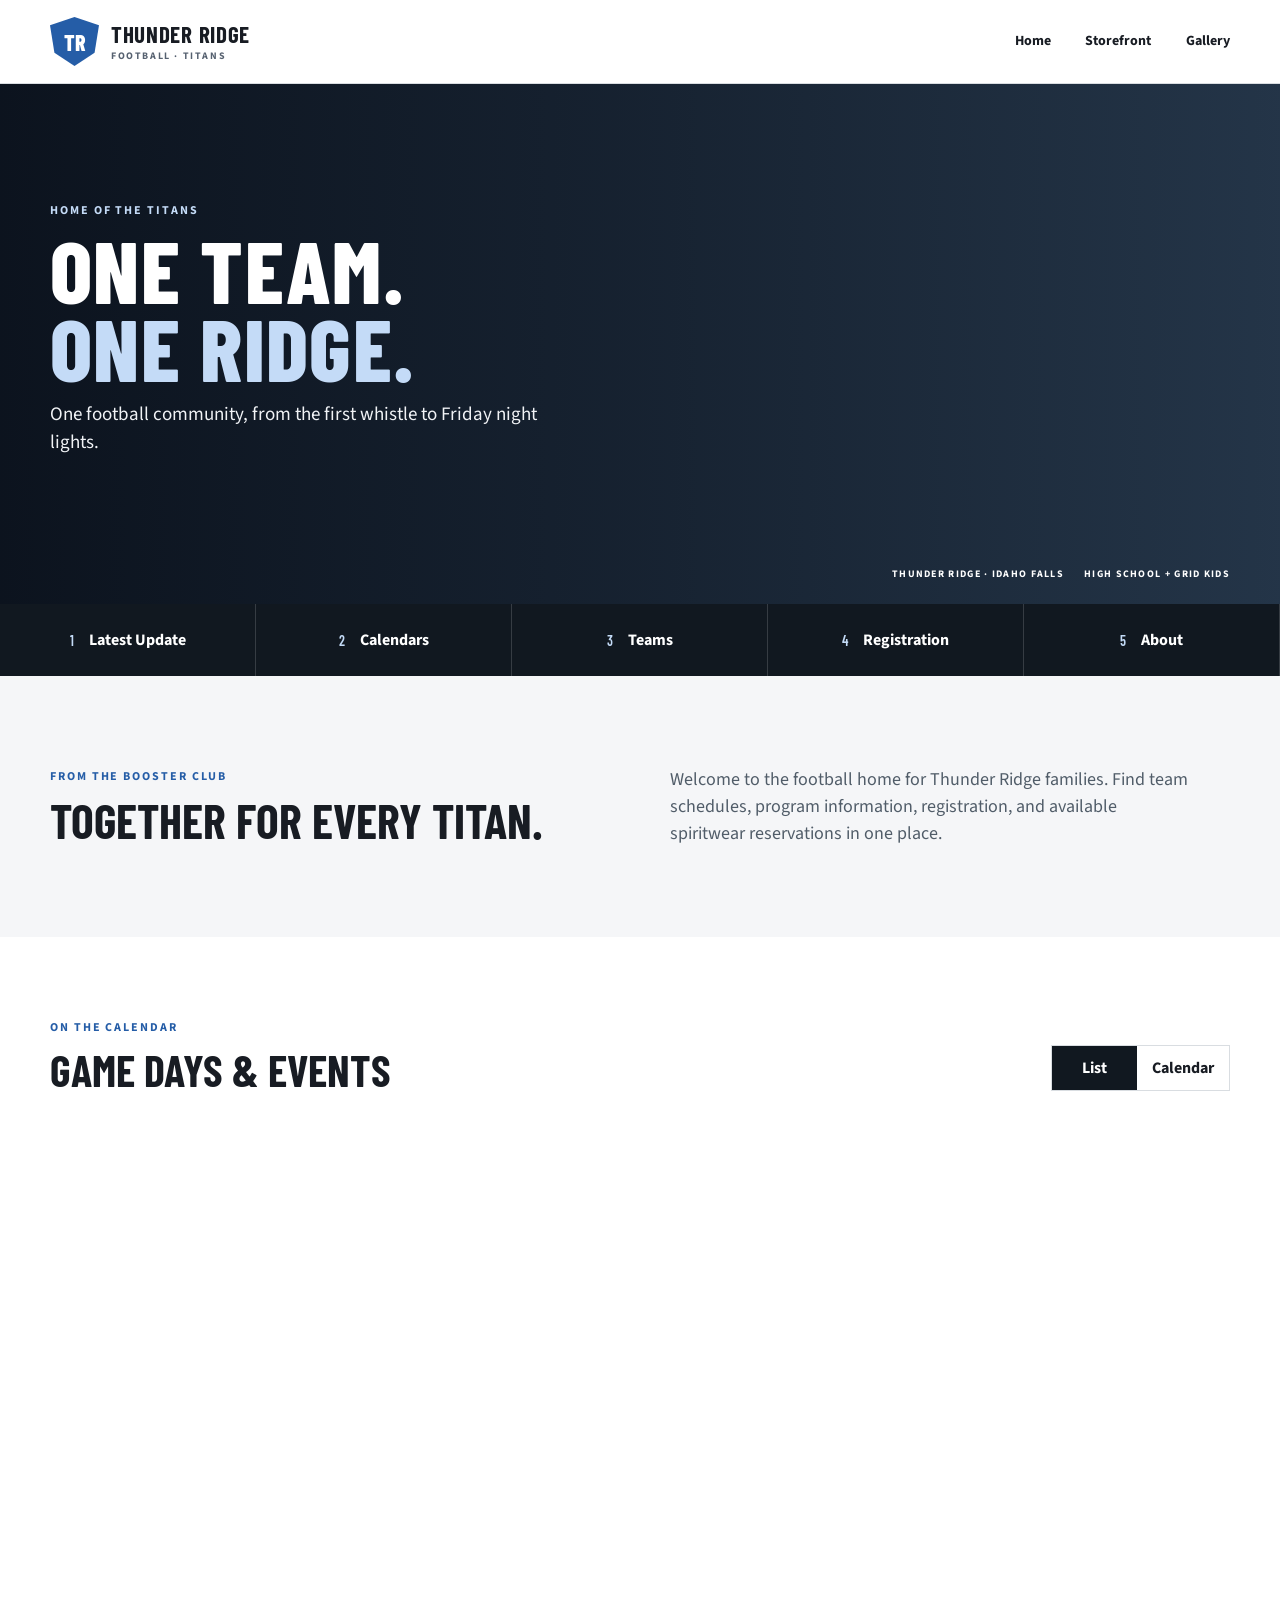
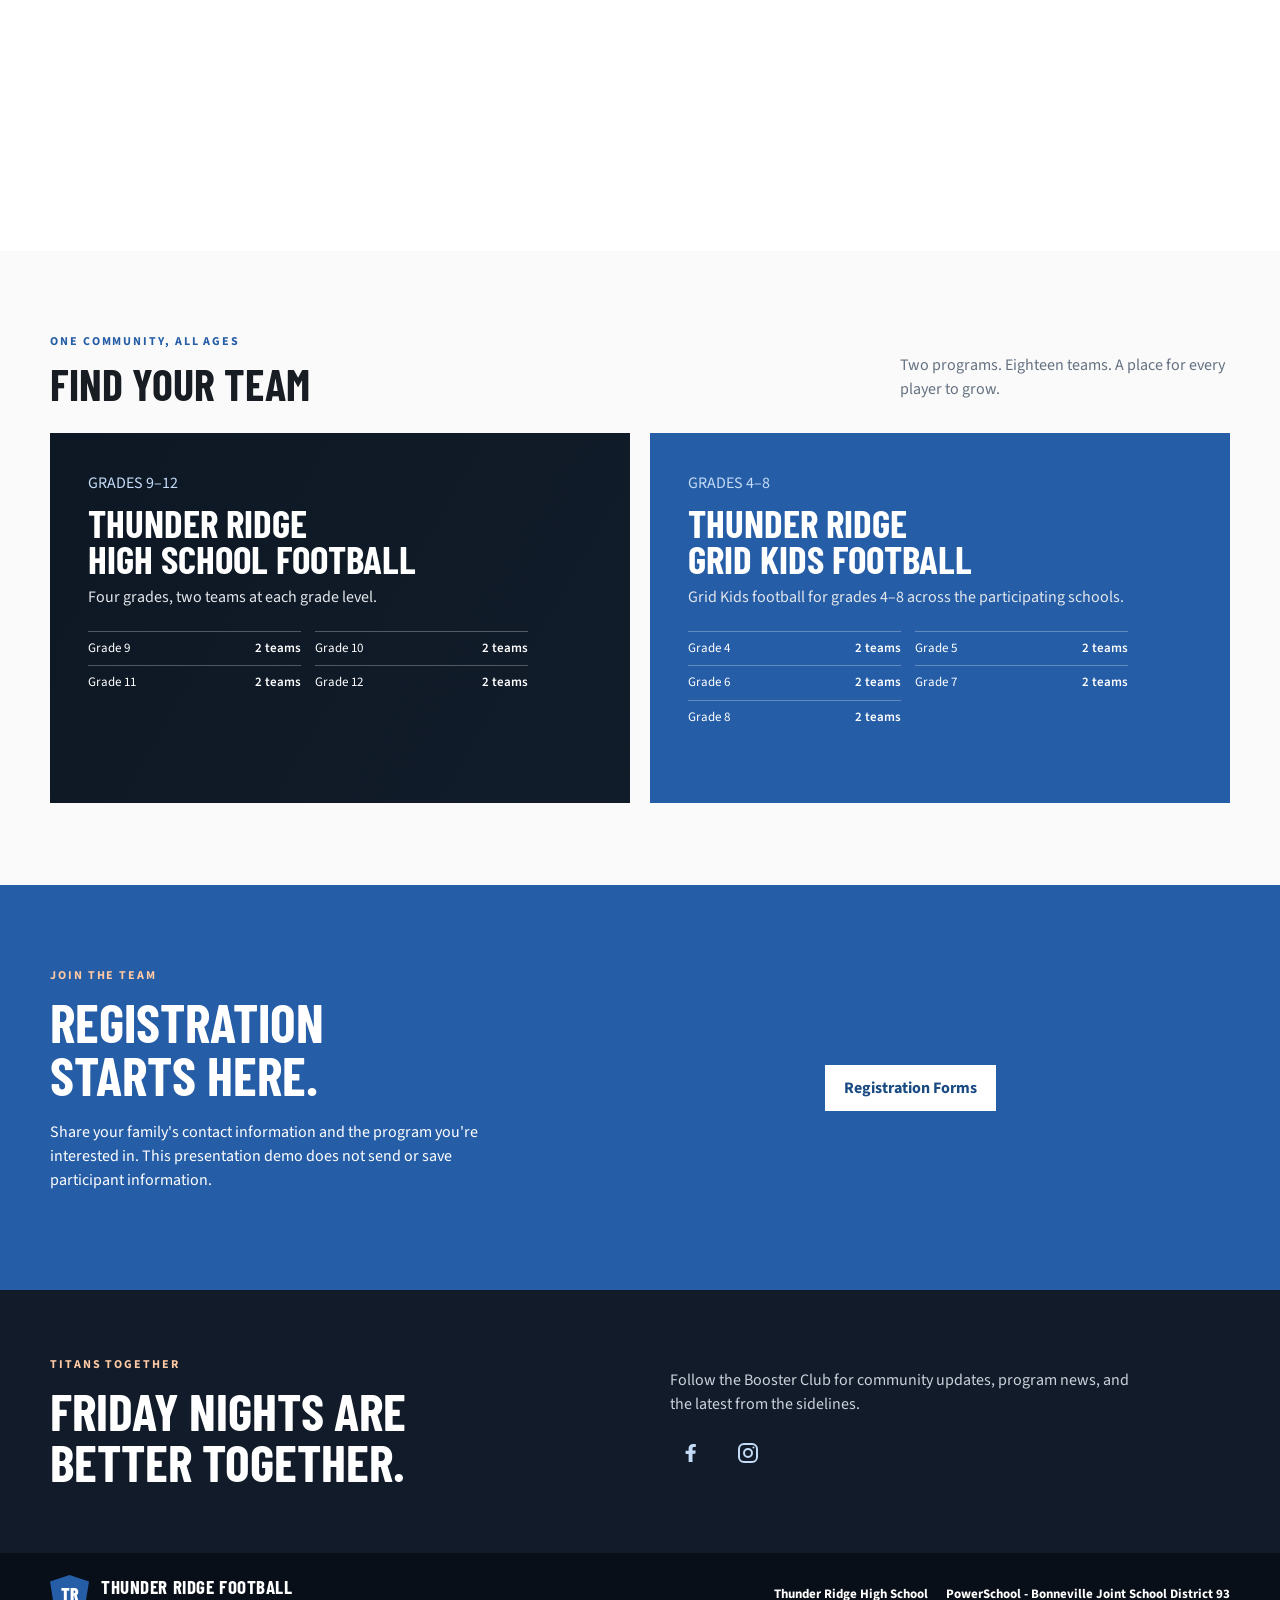
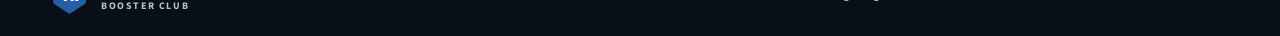
==== index.html @ 80381ea5 "Updated site links to link to actual pages." ====
<!doctype html>
<html lang="en">
<head>
  <meta charset="utf-8">
  <meta name="viewport" content="width=device-width, initial-scale=1">
  <meta name="theme-color" content="#111b2a">
  <title>Thunder Ridge Football</title>
  <link rel="preconnect" href="https://fonts.googleapis.com">
  <link rel="preconnect" href="https://fonts.gstatic.com" crossorigin>
  <link href="https://fonts.googleapis.com/css2?family=Barlow+Condensed:wght@500;600;700;800&family=Source+Sans+3:wght@400;500;600;700&display=swap" rel="stylesheet">
  <link rel="stylesheet" href="styles.css">
  <script src="script.js" defer></script>
  <link rel="icon" href="favicon.svg" type="image/svg+xml">
</head>


<body>
  <!-- This is the top bar for the Thunder Ridge Football Booster Club site. We will use and update this later. -->
  <!-- <div class="district-bar"><div class="wrap district-inner"><span>THUNDER RIDGE FOOTBALL BOOSTER CLUB</span><a href="#updates">Community updates</a></div></div> -->
  <header class="site-header">
    <div class="wrap header-main">
      <a class="brand" href="#home" aria-label="Thunder Ridge Football home"><span class="brand-mark">TR</span><span><strong>THUNDER RIDGE</strong><small>FOOTBALL · TITANS</small></span></a>
      <button class="menu-toggle" type="button" aria-expanded="false" aria-controls="main-nav">Site Menu</button>
      <nav id="main-nav" class="main-nav" aria-label="Main navigation">
        <!-- The following is code that we will update in the future to link to other pages in the site. -->
        <!-- <a href="#programs">Programs</a> -->
        <!-- <a href="#schedule">Schedules</a> -->
        <!-- <a href="#registration">Registration</a> -->
        <a href="#">Home</a>
        <a href="storefront.html">Storefront</a>
        <a href="gallary.html">Gallery</a>
      </nav>
    </div>
  </header>
  <main id="home">
    <div class="quick-strip">
      <button class="page-menu-toggle" type="button" aria-expanded="false" aria-controls="page-links">Page Menu</button>
      <nav id="page-links" class="quick-links" aria-label="Page menu">
      <a href="#updates"><span>1</span>Latest Update</a>
      <a href="#schedule"><span>2</span>Calendars</a>
      <a href="#programs"><span>3</span>Teams</a>
      <a href="#registration"><span>4</span>Registration</a>
      <a href="#about"><span>5</span>About</a>
      </nav>
      <!-- <a href="#registration"><span>1</span>Registration</a>
      <a href="#schedule"><span>2</span>Team schedules</a>
      <a href="#updates"><span>3</span>Club updates</a> -->
      <!-- The spiritwear link is currently commented out because the system to reserve spiritwear has not been incorporated yet. -->
      <!-- <a href="#spiritwear"><span>03</span>Merchandise</a> -->
    </div>

    <section class="hero" aria-labelledby="hero-title">
      <div class="wrap hero-content">
        <p class="eyebrow">HOME OF THE TITANS</p>
        <h1 id="hero-title">One Team.<br><span>One Ridge.</span></h1>
        <p class="hero-copy">One football community, from the first whistle to Friday night lights.</p>
        <div class="hero-actions">
          <!-- This commented out code will go to the schedule and programs sections of the site. They have not been created yet. -->
          <!-- <a class="button button-light" href="#schedule">Explore schedules</a>
          <a class="hero-link" href="#programs">Meet our programs <span aria-hidden="true">→</span></a> -->
        </div>
      </div>
      <div class="hero-caption"><span>THUNDER RIDGE · IDAHO FALLS</span><span>HIGH SCHOOL + GRID KIDS</span></div>
    </section>

    <section id="updates" class="section announcement-section">
      <div class="wrap announcement-grid"><div>
        <p class="eyebrow dark-eyebrow">FROM THE BOOSTER CLUB</p>
        <h2 id="announcement-title">Together for every Titan.</h2>
      </div>
      <p id="announcement-copy">Welcome to the football home for Thunder Ridge families. Find team schedules, program information, registration, and available spiritwear reservations in one place.</p>
    </div>
    </section>


  <section id="schedule" class="section schedule-section">
      <div class="wrap">
        <div class="section-heading">
          <div>
            <p class="eyebrow dark-eyebrow">ON THE CALENDAR</p>
            <h2>Game days &amp; events</h2>
          </div>
          <div class="view-toggle" role="group" aria-label="Schedule view">
            <button class="is-active" type="button" data-mode="AGENDA" aria-pressed="true">List</button>
            <button type="button" data-mode="MONTH" aria-pressed="false">Calendar</button>
          </div>
        </div>

        <div class="calendar-embed">
          <iframe
            id="calendar-frame"
            src="https://calendar.google.com/calendar/embed?height=600&wkst=1&ctz=America%2FDenver&showPrint=0&src=NTg4YjViMDZiZTBlNjMzNzliZDViODI5OWE1ODdiMzgzOTJjMmI0MzFmOWUzMTc4Y2NlZTYzNWY1M2Y4YzI3ZEBncm91cC5jYWxlbmRhci5nb29nbGUuY29t&src=ZW4udXNhI2hvbGlkYXlAZ3JvdXAudi5jYWxlbmRhci5nb29nbGUuY29t&color=%234285f4&color=%230b8043&showTitle=0&showTz=0&showCalendars=0&mode=AGENDA"
            title="Thunder Ridge Football schedule"
            loading="lazy"
            style="border:0"
            frameborder="0"
            scrolling="no"></iframe>
        </div>
      </div>
    </section>


<section id="programs" class="section programs-section">
      <div class="wrap">
        <div class="section-heading">
          <div>
            <p class="eyebrow dark-eyebrow">ONE COMMUNITY, ALL AGES</p>
            <h2>Find your team</h2>
          </div>
          <p class="section-intro">Two programs. Eighteen teams. A place for every player to grow.</p>
        </div>

        <div class="program-columns">
          <article class="program-block high-school-block">
            <span class="program-kicker">GRADES 9–12</span>
            <h3>Thunder Ridge<br>High School Football</h3>
            <p>Four grades, two teams at each grade level.</p>
            <div class="grade-list">
              <span>Grade 9 <b>2 teams</b></span>
              <span>Grade 10 <b>2 teams</b></span>
              <span>Grade 11 <b>2 teams</b></span>
              <span>Grade 12 <b>2 teams</b></span>
            </div>
            <!-- We don't need this quite yet. We will update this to link to the teams or programs' schedules page. -->
            <!-- <a href="#schedule">View schedules <span aria-hidden="true">→</span></a> -->
          </article>

          <article class="program-block grid-block">
            <span class="program-kicker">GRADES 4–8</span>
            <h3>Thunder Ridge<br>Grid Kids Football</h3>
            <p>Grid Kids football for grades 4–8 across the participating schools.</p>
            <div class="grade-list">
              <span>Grade 4 <b>2 teams</b></span>
              <span>Grade 5 <b>2 teams</b></span>
              <span>Grade 6 <b>2 teams</b></span>
              <span>Grade 7 <b>2 teams</b></span>
              <span>Grade 8 <b>2 teams</b></span>
            </div>
            <!-- We don't need this quite yet. We will update this to link to the teams or programs' schedules page. -->
            <!-- <a href="#schedule">View schedules <span aria-hidden="true">→</span></a> -->
          </article>
        </div>
      </div>
    </section>




    <section id="registration" class="section registration-section">
      <div class="wrap form-layout">
        <div class="form-intro">
          <p class="eyebrow">JOIN THE TEAM</p>
          <h2>Registration starts here.</h2>
          <p>Share your family's contact information and the program you're interested in. This presentation demo does not send or save participant information.</p>
          <!-- <div class="form-note">Registration details and the final submission process are pending confirmation with the club.</div> -->
        </div>

        <div id="box">
        <a href = "https://docs.google.com/forms/d/e/1FAIpQLSeZ1qJvXrP55KNT7GYqI1KfH-Id_S0xqBunU79xiMpXvl-VNA/viewform?usp=publish-editor" id="temp_button" class="button button-red">Registration Forms</a>
        </div>
        
        <!-- <form id="registration-form" class="club-form">
          <div class="form-row">
            <label>Parent or guardian name<input name="guardian" autocomplete="name" required></label>
            <label>Email address<input name="email" type="email" autocomplete="email" required></label>
          </div>
          <div class="form-row">
            <label>Participant name<input name="participant" required></label>
            <label>Program
              <select name="program" required>
                <option value="">Choose a program</option>
                <option>High School Football</option>
                <option>Grid Kids Football</option>
              </select>
            </label>
          </div>
          <label>Grade
            <select name="grade" required>
              <option value="">Choose a grade</option>
              <option>4</option><option>5</option><option>6</option><option>7</option><option>8</option>
              <option>9</option><option>10</option><option>11</option><option>12</option>
            </select>
          </label>
          <button class="button button-red" type="submit">Preview registration</button>
          <p class="form-feedback" aria-live="polite"></p>
        </form> -->
      </div>
    </section>

    <!-- <section id="spiritwear" class="section spirit-section">
      <div class="wrap">
        <div class="section-heading">
          <div>
            <p class="eyebrow dark-eyebrow">SHOW YOUR COLORS</p>
            <h2>Spiritwear reservations</h2>
          </div>
          <p class="section-intro">Reserve gear for pickup. No payment is taken on this website.</p>
        </div>

        <div class="merch-layout">
          <div class="merch-items">
            <article class="merch-item">
              <span class="merch-number">01</span>
              <div><h3>Titans sideline hoodie</h3><p>Adult and youth sizes · Sample item</p></div>
              <span class="merch-price">Reserve</span>
            </article>
            <article class="merch-item">
              <span class="merch-number">02</span>
              <div><h3>Football spirit tee</h3><p>Adult and youth sizes · Sample item</p></div>
              <span class="merch-price">Reserve</span>
            </article>
            <article class="merch-item">
              <span class="merch-number">03</span>
              <div><h3>Grid Kids cap</h3><p>One size · Sample item</p></div>
              <span class="merch-price">Reserve</span>
            </article>
          </div>

          <form id="reservation-form" class="reservation-form">
            <p class="eyebrow dark-eyebrow">RESERVATION REQUEST</p>
            <label>Your name<input name="name" autocomplete="name" required></label>
            <label>Email address<input name="email" type="email" autocomplete="email" required></label>
            <label>Item
              <select name="item" required>
                <option value="">Select an item</option>
                <option>Titans sideline hoodie</option>
                <option>Football spirit tee</option>
                <option>Grid Kids cap</option>
              </select>
            </label>
            <label>Quantity<input name="quantity" type="number" min="1" max="10" value="1" required></label>
            <button class="button button-dark" type="submit">Preview reservation</button>
            <p class="form-note">Reservation only. No checkout or payment.</p>
            <p class="form-feedback" aria-live="polite"></p>
          </form>
        </div>
      </div>
    </section> -->


    <section id="about" class="community-band">
      <div class="wrap community-inner">
        <div>
          <p class="eyebrow">TITANS TOGETHER</p>
          <h2>Friday nights are<br>better together.</h2>
        </div>
        <div>
          <p>Follow the Booster Club for community updates, program news, and the latest from the sidelines.</p>
          <!-- The following social media links connect to the official Facebook and Instagram pages of the Thunder Ridge Football Booster Club. -->
          <a class="social-link" href="https://www.facebook.com/p/Thunder-Ridge-Football-Booster-Club-61588914284261/" target="_blank" rel="noreferrer" aria-label="Facebook" title="Facebook">
            <svg viewBox="0 0 24 24" fill="currentColor" aria-hidden="true"><path d="M13.5 21v-8.2h2.8l.4-3.2h-3.2V7.5c0-.9.3-1.6 1.6-1.6h1.7V3.1c-.3 0-1.4-.1-2.7-.1-2.7 0-4.5 1.6-4.5 4.6v2.1h-3v3.2h3V21h3.9z"/></svg>
          </a>
          <a class="social-link" href="https://www.instagram.com/thunderridge_football/" target="_blank" rel="noreferrer" aria-label="Instagram" title="Instagram">
            <svg viewBox="0 0 24 24" fill="none" aria-hidden="true"><rect x="3" y="3" width="18" height="18" rx="5" stroke="currentColor" stroke-width="2"/><circle cx="12" cy="12" r="4" stroke="currentColor" stroke-width="2"/><circle cx="17.5" cy="6.5" r="1" fill="currentColor"/></svg>
          </a>
        </div>
      </div>
    </section>
    <!-- <section id="admin" class="section admin-section"><div class="wrap admin-wrap"><div class="admin-heading"><div><p class="eyebrow dark-eyebrow">PRESENTATION CONCEPT</p><h2>Content manager preview</h2></div><span class="demo-tag">DEMO ONLY · NO LOGIN</span></div><p>This local preview shows how a club administrator might update announcements. Changes stay in this browser only; this is not a secured or connected admin system.</p><form id="admin-form" class="admin-form"><label>Announcement headline<input name="title" id="admin-title" value="Together for every Titan."></label><label>Announcement text<textarea name="copy" id="admin-copy" rows="3">Welcome to the football home for Thunder Ridge families. Find team schedules, program information, registration, and spiritwear reservations in one place.</textarea></label><button class="button button-dark" type="submit">Update announcement preview</button><p class="form-feedback" aria-live="polite"></p></form></div></section> -->
  </main>
  <footer class="site-footer"><div class="wrap footer-inner"><a class="brand brand-footer" href="#home"><span class="brand-mark">TR</span><span><strong>THUNDER RIDGE FOOTBALL</strong><small>BOOSTER CLUB</small></span></a><nav class="footer-links" aria-label="External school links"><a href="https://www.thunderridgetitans.com/" target="_blank" rel="noreferrer">Thunder Ridge High School</a><a href="https://ps.d93.k12.id.us/" target="_blank" rel="noreferrer">PowerSchool - Bonneville Joint School District 93</a></nav></div></footer>
  <!-- This script acts as a dynamic background color changer based on the scroll position. It makes the color above and beyond the header the same white as the header and the color below the footer the same dark as the footer. -->
  <script>
    (() => {
      const updateEdgeBackground = () => {
        const root = document.documentElement;
        const page = document.body;
        const maxScroll = root.scrollHeight - window.innerHeight;
        const atBottom = maxScroll > 0 && window.scrollY >= maxScroll - 1;
        const color = atBottom ? '#090f18' : '#fff';

        root.style.background = color;
        page.style.background = color;
      };

      window.addEventListener('scroll', updateEdgeBackground, { passive: true });
      window.addEventListener('resize', updateEdgeBackground);
      updateEdgeBackground();
    })();
  </script>
</body>
</html>
---- styles.css ----
@import url('https://fonts.googleapis.com/css2?family=Barlow+Condensed:wght@500;600;700;800&family=Source+Sans+3:wght@400;500;600;700&display=swap');
:root {
  --ink: #181c23;
  --navy: #111820;
  --titan-blue: #255da7;
  --titan-blue-dark: #194a82;
  --red: var(--titan-blue);
  --red-dark: var(--titan-blue-dark);
  --paper: #f5f6f8;
  --white: #fff;
  --muted: #657181;
  --line: #d9dde1;
  --display: 'Barlow Condensed',Impact,sans-serif;
  --body: 'Source Sans 3',sans-serif;
  --wrap: 1180px;
}

* {
  box-sizing: border-box;
}

html {
  scroll-behavior: smooth;
  scroll-padding-top: 90px;
  background: linear-gradient(to bottom, #fff 0 100vh, #090f18 100vh 100%);
}

body {
  margin: 0;
  color: var(--ink);
  background: linear-gradient(to bottom, #fff 0 100vh, #090f18 100vh 100%);
  font: 16px/1.5 var(--body);
}

main {
  background: #fff;
}

@media (min-width: 801px) {
  main {
    display: flex;
    flex-direction: column;
  }

  main > *:not(.hero):not(.quick-strip) {
    order: 2;
  }

  .hero {
    order: 0;
  }

  .quick-strip {
    order: 1;
  }
}

a {
  color: inherit;
}

button,
  input,
  select,
  textarea {
  font: inherit;
}

.wrap {
  width: min(var(--wrap),calc(100% - 48px));
  margin-inline: auto;
}

.district-bar {
  background: #0a111b;
  color: #dfe5ec;
  font-size: 12px;
  letter-spacing: .09em;
}

.district-inner {
  display: flex;
  align-items: center;
  justify-content: space-between;
  min-height: 34px;
}

.district-bar a {
  text-decoration: none;
  color: #fff;
}

.site-header {
  position: sticky;
  top: 0;
  z-index: 5;
  background: #fff;
  border-bottom: 1px solid var(--line);
}

.header-main {
  display: flex;
  align-items: center;
  justify-content: space-between;
  min-height: 83px;
  gap: 28px;
}

.brand {
  display: flex;
  align-items: center;
  gap: 12px;
  text-decoration: none;
  line-height: 1;
}

.brand-mark {
  display: grid;
  place-items: center;
  width: 49px;
  aspect-ratio: 1;
  color: #fff;
  background: var(--red);
  font: 800 22px var(--display);
  clip-path: polygon(50% 0,100% 17%,91% 73%,50% 100%,9% 73%,0 17%);
}

.brand strong,
.brand small {
  display: block;
}

.brand strong {
  font: 700 23px/1 var(--display);
  letter-spacing: .03em;
}

.brand small {
  margin-top: 5px;
  color: #566170;
  font-size: 10px;
  font-weight: 700;
  letter-spacing: .16em;
}

.main-nav {
  display: flex;
  align-items: center;
  gap: clamp(16px,2.7vw,38px);
}

.main-nav a {
  text-decoration: none;
  font-size: 14px;
  font-weight: 700;
}

.main-nav a:hover,
.main-nav a:focus-visible {
  color: var(--red);
}

.menu-toggle {
  display: none;
}

.hero {
  position: relative;
  min-height: 520px;
  display: flex;
  align-items: center;
  color: #fff;
  background: linear-gradient(90deg,rgba(9,15,25,.9) 0%,rgba(9,15,25,.55) 48%,rgba(9,15,25,.08) 100%),url('https://images.unsplash.com/photo-1508098682722-e99c43a406b2?auto=format&fit=crop&w=2000&q=85') center 48%/cover,#26384c;
}

.hero-content {
  padding-block: 90px;
}

.eyebrow {
  margin: 0 0 11px;
  color: #ffc9a4;
  font-size: 12px;
  font-weight: 700;
  letter-spacing: .16em;
}

.hero .eyebrow {
  color: #c4dbf7;
}

.dark-eyebrow {
  color: var(--red);
}

h1,
  h2,
  h3,
  p {
  margin-top: 0;
}

.hero h1 {
  max-width: 680px;
  margin-bottom: 15px;
  font: 800 clamp(54px,7vw,88px)/.88 var(--display);
  letter-spacing: .015em;
  text-transform: uppercase;
}

.hero h1 span {
  color: #c4dbf7;
}

.hero-copy {
  max-width: 510px;
  margin-bottom: 28px;
  color: #f1f3f6;
  font-size: 19px;
}

.hero-actions {
  display: flex;
  align-items: center;
  gap: 25px;
}

.button {
  display: inline-flex;
  justify-content: center;
  align-items: center;
  min-height: 46px;
  padding: 10px 19px;
  border: 0;
  text-decoration: none;
  font-weight: 700;
  cursor: pointer;
  transition: background .18s,transform .18s;
}

.button:hover {
  transform: translateY(-2px);
}

.button-light {
  background: #fff;
  color: var(--navy);
}

.hero-link {
  font-weight: 700;
  text-decoration: none;
}

.hero-link span,
.program-block a span {
  margin-left: 7px;
}

.hero-caption {
  position: absolute;
  right: max(24px,calc((100vw - var(--wrap))/2));
  bottom: 22px;
  display: flex;
  gap: 20px;
  color: #fff;
  font-size: 10px;
  font-weight: 700;
  letter-spacing: .13em;
}

.quick-strip {
  position: sticky;
  top: 83px;
  z-index: 4;
  background: var(--navy);
  color: #fff;
}

.quick-links {
  display: grid;
  grid-template-columns: repeat(5,1fr);
}

.quick-links a {
  display: flex;
  align-items: center;
  gap: 15px;
  justify-content: center;
  min-height: 72px;
  border-right: 1px solid #ffffff28;
  text-decoration: none;
  font-weight: 700;
}

.quick-links a:hover {
  background: #1e3046;
}

.quick-links span {
  color: #c4dbf7;
  font: 600 14px var(--display);
}

.page-menu-toggle {
  display: none;
}

.section {
  padding-block: 82px;
}

.announcement-section {
  background: var(--paper);
}

.announcement-grid {
  display: grid;
  grid-template-columns: 1fr 1fr;
  align-items: center;
  gap: 60px;
}

.announcement-grid h2,
.section-heading h2,
.form-intro h2,
.community-band h2,
.admin-heading h2 {
  margin: 0;
  font: 700 48px/.98 var(--display);
  text-transform: uppercase;
}

.announcement-grid>p {
  max-width: 520px;
  margin: 8px 0;
  color: #515d69;
  font-size: 18px;
}

.section-heading {
  display: flex;
  align-items: end;
  justify-content: space-between;
  gap: 30px;
  margin-bottom: 28px;
}

.section-heading h2 {
  font-size: 44px;
}

.view-toggle {
  display: flex;
  border: 1px solid var(--line);
}

.view-toggle button {
  min-width: 85px;
  padding: 10px 15px;
  border: 0;
  background: #fff;
  color: var(--ink);
  font-weight: 700;
  cursor: pointer;
}

.view-toggle button.is-active {
  background: var(--navy);
  color: #fff;
}

.schedule-controls {
  display: flex;
  align-items: center;
  gap: 12px;
  margin-bottom: 15px;
  font-size: 14px;
  font-weight: 700;
}

.schedule-controls select,
.club-form input,
.club-form select,
.reservation-form input,
.reservation-form select,
.admin-form input,
.admin-form textarea {
  min-height: 42px;
  width: 100%;
  border: 1px solid #c8cdd2;
  background: #fff;
  padding: 8px 10px;
  color: var(--ink);
}

.schedule-controls select {
  width: auto;
  min-width: 180px;
}

.sample-label {
  margin-left: auto;
  color: #737d88;
  font-size: 12px;
  font-weight: 500;
}

.event-row {
  display: grid;
  grid-template-columns: 72px 1fr auto;
  align-items: center;
  gap: 22px;
  padding: 19px 12px;
  border-top: 1px solid var(--line);
}

.event-row:last-child {
  border-bottom: 1px solid var(--line);
}

.event-row[hidden] {
  display: none;
}

.event-row time {
  text-align: center;
  color: var(--red);
  font: 700 32px/.9 var(--display);
}

.event-row time span {
  display: block;
  margin-bottom: 5px;
  font: 700 11px var(--body);
  letter-spacing: .12em;
}

.event-type {
  color: var(--red);
  font-size: 10px;
  font-weight: 700;
  letter-spacing: .13em;
}

.event-row h3 {
  margin: 3px 0 1px;
  font: 600 25px/1.05 var(--display);
  text-transform: uppercase;
}

.event-row p {
  margin: 0;
  color: var(--muted);
  font-size: 14px;
}

.event-time {
  font-weight: 700;
}

.calendar-view {
  overflow-x: auto;
}

.calendar-grid {
  display: grid;
  grid-template-columns: repeat(7,minmax(110px,1fr));
  border-left: 1px solid var(--line);
  border-top: 1px solid var(--line);
}

.calendar-cell {
  min-height: 115px;
  padding: 10px;
  border-right: 1px solid var(--line);
  border-bottom: 1px solid var(--line);
  font-size: 12px;
}

.calendar-cell strong {
  display: block;
  margin-bottom: 5px;
  color: var(--red);
}

.calendar-cell span {
  display: block;
  margin: 4px 0;
  padding: 4px;
  background: #edf0f3;
}

.calendar-head {
  min-height: auto;
  background: var(--navy);
  color: #fff;
  font-weight: 700;
}

.programs-section {
  background: #fafafa;
}

.section-intro {
  max-width: 330px;
  margin: 0 0 4px;
  color: var(--muted);
}

.program-columns {
  display: grid;
  grid-template-columns: 1fr 1fr;
  gap: 20px;
}

.program-block {
  position: relative;
  overflow: hidden;
  min-height: 370px;
  padding: 38px;
  color: #fff;
  background: #1a2635;
}

.high-school-block {
  background: linear-gradient(120deg,rgba(13,23,36,.96),rgba(13,23,36,.66)),url('https://images.unsplash.com/photo-1566577739112-5180d4bf9390?auto=format&fit=crop&w=1100&q=80') center/cover,#1a2635;
}

.grid-block {
  background: #255da7;
}

.program-kicker {
  color: #c4dbf7;
}

.program-block h3 {
  margin: 10px 0 7px;
  font: 700 39px/.93 var(--display);
  text-transform: uppercase;
}

.program-block>p {
  margin-bottom: 22px;
  color: #e4e7eb;
}

.grade-list {
  display: grid;
  grid-template-columns: 1fr 1fr;
  gap: 0 14px;
  max-width: 440px;
  margin-bottom: 22px;
}

.grade-list span {
  display: flex;
  justify-content: space-between;
  padding: 7px 0;
  border-top: 1px solid #ffffff46;
  font-size: 13px;
}

.grade-list b {
  font-weight: 600;
}

.program-block>a {
  color: #fff;
  font-weight: 700;
  text-decoration: none;
}

.registration-section {
  background: var(--red);
  color: #fff;
}

.form-layout {
  display: grid;
  grid-template-columns: .85fr 1.15fr;
  gap: 70px;
  align-items: start;
}

#box {
  display: flex;
  align-items: center;
  justify-content: center;
  min-height: 100%;
}

#temp_button {
  margin-top: 0;
}

.form-intro h2 {
  max-width: 420px;
  margin-bottom: 18px;
  font-size: 54px;
}

.form-intro>p:not(.eyebrow) {
  max-width: 440px;
  color: #ffff;
}

.form-note {
  margin-top: 25px;
  padding: 12px 14px;
  border-left: 3px solid #ffc7a9;
  background: #183d6b;
  font-size: 13px;
}

.club-form,
.reservation-form {
  display: grid;
  gap: 14px;
}

.form-row {
  display: grid;
  grid-template-columns: 1fr 1fr;
  gap: 14px;
}

.club-form label,
.reservation-form label,
.admin-form label {
  display: grid;
  gap: 5px;
  font-size: 13px;
  font-weight: 700;
}

.club-form .button {
  justify-self: start;
}

.button-red {
  background: #fff;
  color: var(--red-dark);
}

.form-feedback {
  min-height: 1.5em;
  margin: 0;
  color: #fff;
  font-weight: 700;
}

.spirit-section {
  background: var(--paper);
}

.merch-layout {
  display: grid;
  grid-template-columns: 1.15fr .85fr;
  gap: 54px;
  align-items: start;
}

.merch-item {
  display: grid;
  grid-template-columns: 44px 1fr auto;
  align-items: center;
  gap: 18px;
  padding: 21px 0;
  border-top: 1px solid #cfd3d5;
}

.merch-item:last-child {
  border-bottom: 1px solid #cfd3d5;
}

.merch-number {
  color: var(--red);
  font: 600 23px var(--display);
}

.merch-item h3 {
  margin: 0;
  font: 600 25px var(--display);
  text-transform: uppercase;
}

.merch-item p {
  margin: 2px 0 0;
  color: var(--muted);
  font-size: 14px;
}

.merch-price {
  color: var(--red);
  font-size: 13px;
  font-weight: 700;
}

.reservation-form {
  padding: 26px;
  background: #fff;
  border-top: 4px solid var(--red);
}

.reservation-form .eyebrow {
  margin: 0;
}

.button-dark {
  background: var(--navy);
  color: #fff;
}

.reservation-form .form-note {
  margin: 0;
  padding: 0;
  border: 0;
  background: transparent;
  color: var(--muted);
  font-size: 12px;
}

.reservation-form .form-feedback {
  color: var(--red-dark);
}

.community-band {
  padding-block: 66px;
  background: #111b2a;
  color: #fff;
}

.community-inner {
  display: grid;
  grid-template-columns: 1fr 1fr;
  gap: 60px;
  align-items: center;
}

.community-band h2 {
  font-size: 52px;
}

.community-inner>div:last-child {
  max-width: 460px;
}

.community-inner>div:last-child p {
  color: #cbd2da;
}

.community-inner>div:last-child a {
  display: inline-flex;
  align-items: center;
  justify-content: center;
  width: 42px;
  height: 42px;
  margin-right: 12px;
  color: #c4dbf7;
}

.community-inner>div:last-child a svg {
  display: block;
  width: 24px;
  height: 24px;
}

.admin-section {
  padding-block: 60px;
  background: #f4f4f2;
}

.admin-wrap {
  max-width: 850px;
}

.admin-heading {
  display: flex;
  justify-content: space-between;
  align-items: end;
  gap: 20px;
}

.admin-heading h2 {
  font-size: 40px;
}

.demo-tag {
  padding: 6px 9px;
  background: #e4e8eb;
  color: #495767;
  font-size: 10px;
  font-weight: 700;
  letter-spacing: .1em;
}

.admin-wrap>p {
  max-width: 700px;
  color: var(--muted);
}

.admin-form {
  display: grid;
  gap: 13px;
  max-width: 720px;
}

.admin-form .button {
  justify-self: start;
}

.admin-form .form-feedback {
  color: var(--red-dark);
}

.site-footer {
  padding-block: 22px;
  background: #090f18;
  color: #fff;
}

.footer-inner {
  display: flex;
  align-items: center;
  justify-content: space-between;
  gap: 20px;
}

.brand-footer .brand-mark {
  width: 39px;
  font-size: 18px;
}

.brand-footer strong {
  font-size: 19px;
}

.brand-footer small {
  color: #b9c0c9;
}

.footer-inner p {
  margin: 0;
  color: #b9c0c9;
  font-size: 12px;
}

.footer-inner>a:last-child {
  font-size: 13px;
  color: #fff;
}

.footer-links {
  display: flex;
  flex-wrap: wrap;
  gap: 18px;
}

.footer-links a {
  color: #fff;
  font-size: 13px;
  font-weight: 700;
  text-decoration: none;
}

.footer-links a:hover,
.footer-links a:focus-visible {
  color: #c4dbf7;
}

@media (max-width: 800px) {
  .quick-strip {
    top: 72px;
  }

  .wrap {
    width: min(var(--wrap),calc(100% - 36px));
  }

  .header-main {
    min-height: 72px;
  }

  .menu-toggle {
    display: block;
    padding: 9px 12px;
    border: 1px solid var(--line);
    background: white;
    color: var(--ink);
    font-weight: 700;
  }

  .main-nav {
    position: absolute;
    top: 100%;
    left: 0;
    right: 0;
    display: none;
    align-items: stretch;
    gap: 0;
    padding: 7px 18px 14px;
    background: #fff;
    border-bottom: 1px solid var(--line);
  }

  .main-nav.is-open {
    display: grid;
  }

  .main-nav a {
    padding: 12px;
    border-top: 1px solid #eceef0;
  }

  .hero {
    height: calc(100vh - 252px);
    height: calc(100svh - 252px);
    min-height: 0;
    background-position: 58% center;
  }

  .hero-content {
    padding-block: 28px;
  }

  .hero h1 {
    font-size: clamp(58px, 8.5vw, 72px);
  }

  .hero-copy {
    max-width: 34ch;
    font-size: 19px;
    line-height: 1.35;
  }

  .hero .eyebrow {
    font-size: 14px;
  }

  .hero-caption {
    left: 15px;
    right: 15px;
    top: 14px;
    bottom: auto;
    flex-direction: column;
    gap: 3px;
  }

  .page-menu-toggle {
    display: block;
    width: 100%;
    min-height: 0;
    padding: 0 18px;
    border: 0;
    border-bottom: 0;
    background: var(--navy);
    color: #fff;
    text-align: center;
    font: inherit;
    font-weight: 700;
    cursor: pointer;
    opacity: 0;
    visibility: hidden;
    overflow: hidden;
    transition: opacity .22s ease, visibility .32s ease;
  }

  .quick-strip {
    display: grid;
    grid-template-rows: 0fr 180px;
    transition: grid-template-rows .35s ease;
  }

  .quick-links {
    display: grid;
    grid-template-columns: 1fr 1fr;
    min-height: 0;
    overflow: hidden;
  }

  .quick-strip.is-stuck .page-menu-toggle {
    min-height: 72px;
    border-bottom: 1px solid #ffffff28;
    opacity: 1;
    visibility: visible;
  }

  .quick-strip.is-stuck {
    grid-template-rows: 72px 0fr;
  }

  .quick-strip.is-stuck.is-open {
    grid-template-rows: 72px 180px;
  }

  .quick-links a {
    justify-content: flex-start;
    padding-left: 22px;
    min-height: 60px;
    border-right: 0;
  }

  .announcement-grid,
    .community-inner {
    grid-template-columns: 1fr;
    gap: 20px;
  }

  .section {
    padding-block: 63px;
  }

  .section-heading {
    align-items: start;
    flex-direction: column;
    gap: 15px;
  }

  .section-intro {
    max-width: 500px;
  }

  .form-layout,
    .merch-layout {
    grid-template-columns: 1fr;
    gap: 32px;
  }

  .program-columns {
    gap: 12px;
  }

  .program-block {
    padding: 28px 22px;
  }

  .form-intro h2 {
    font-size: 48px;
  }
}

@media (max-width: 560px) {
  .wrap {
    width: calc(100% - 30px);
  }

  .district-inner {
    font-size: 9px;
  }

  .district-inner a {
    font-size: 10px;
  }

  .brand strong {
    font-size: 20px;
  }

  .brand small {
    font-size: 9px;
  }

  .brand-mark {
    width: 42px;
  }

  .hero {
    height: calc(100vh - 252px);
    height: calc(100svh - 252px);
    min-height: 0;
    background-position: 62% center;
  }

  .hero-content {
    width: calc(100% - 40px);
    padding-block: 52px 24px;
  }

  .hero h1 {
    max-width: 100%;
    font-size: clamp(60px, 17vw, 70px);
  }

  .hero-copy {
    max-width: 34ch;
    margin-bottom: 18px;
    font-size: 19px;
    line-height: 1.35;
  }

  .hero-actions {
    align-items: flex-start;
    flex-direction: column;
    gap: 13px;
  }

  .hero-caption {
    font-size: 9px;
  }

  .quick-links a {
    gap: 9px;
    padding-left: 12px;
    font-size: 13px;
  }

  .section-heading h2,
    .announcement-grid h2 {
    font-size: 39px;
  }

  .schedule-controls {
    align-items: flex-start;
    flex-wrap: wrap;
  }

  .schedule-controls select {
    min-width: 145px;
  }

  .sample-label {
    width: 100%;
    margin-left: 0;
  }

  .event-row {
    grid-template-columns: 52px 1fr;
    gap: 13px;
    padding: 15px 0;
  }

  .event-row time {
    font-size: 28px;
  }

  .event-time {
    grid-column: 2;
    margin-top: -9px;
    font-size: 12px;
  }

  .program-columns {
    grid-template-columns: 1fr;
  }

  .program-block {
    min-height: 0;
  }

  .grade-list {
    max-width: none;
  }

  .form-row {
    grid-template-columns: 1fr;
  }

  .form-intro h2 {
    font-size: 46px;
  }

  .merch-item {
    grid-template-columns: 30px 1fr auto;
    gap: 10px;
  }

  .merch-item h3 {
    font-size: 22px;
  }

  .merch-item p {
    font-size: 12px;
  }

  .merch-price {
    font-size: 11px;
  }

  .community-band h2 {
    font-size: 45px;
  }

  .admin-heading {
    align-items: start;
    flex-direction: column;
  }

  .footer-inner {
    align-items: flex-start;
    flex-direction: column;
  }

  .footer-inner p {
    order: 3;
  }

  .calendar-grid {
    grid-template-columns: repeat(7,minmax(88px,1fr));
  }
}

@media (prefers-reduced-motion: reduce) {
  html {
    scroll-behavior: auto;
  }

  *,
  *::before,
  *::after {
    transition: none!important;
  }
}

.calendar-embed {
  position: relative;
  width: 100%;
  background: #fff;
  border-radius: 8px;
  overflow: hidden;
}

.calendar-embed iframe {
  display: block;
  width: 100%;
  height: 650px;
  border: 0;
}

@media (max-width: 700px) {
  .calendar-embed iframe {
    height: 520px;
  }
}
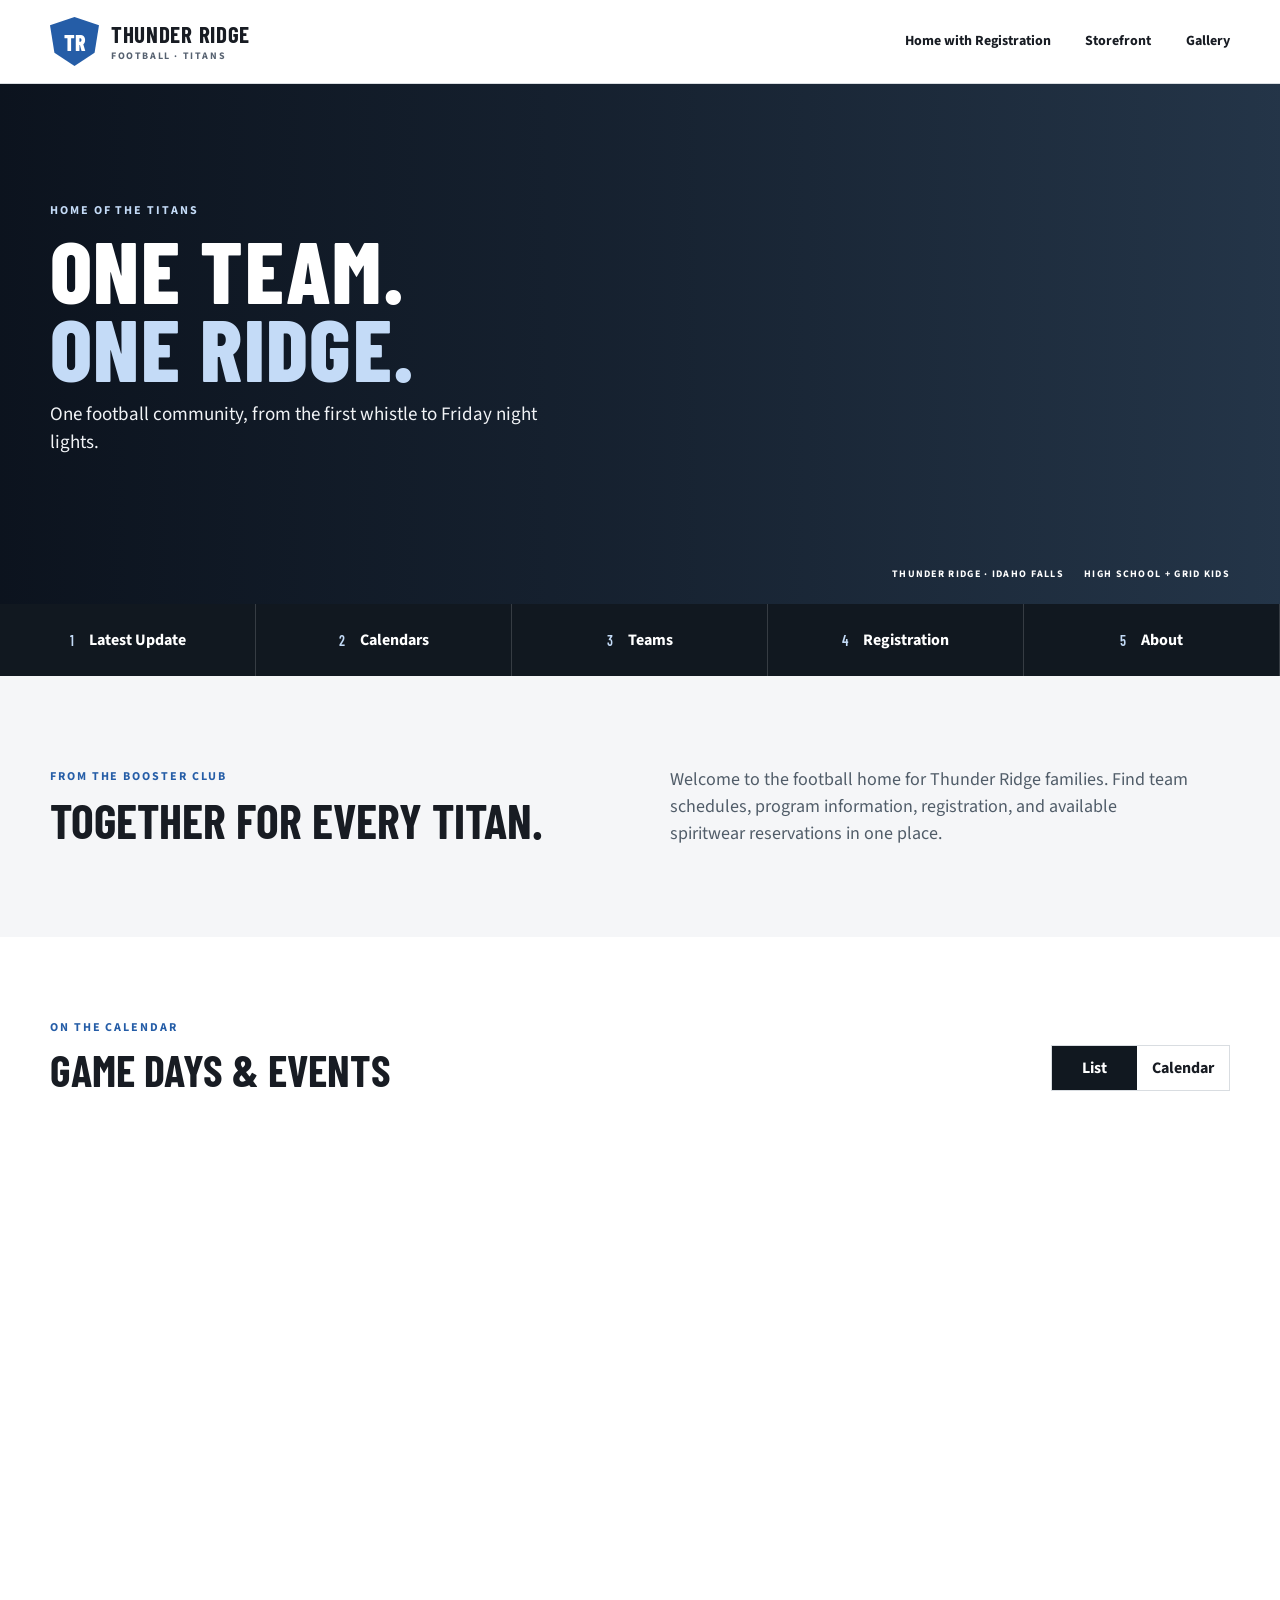
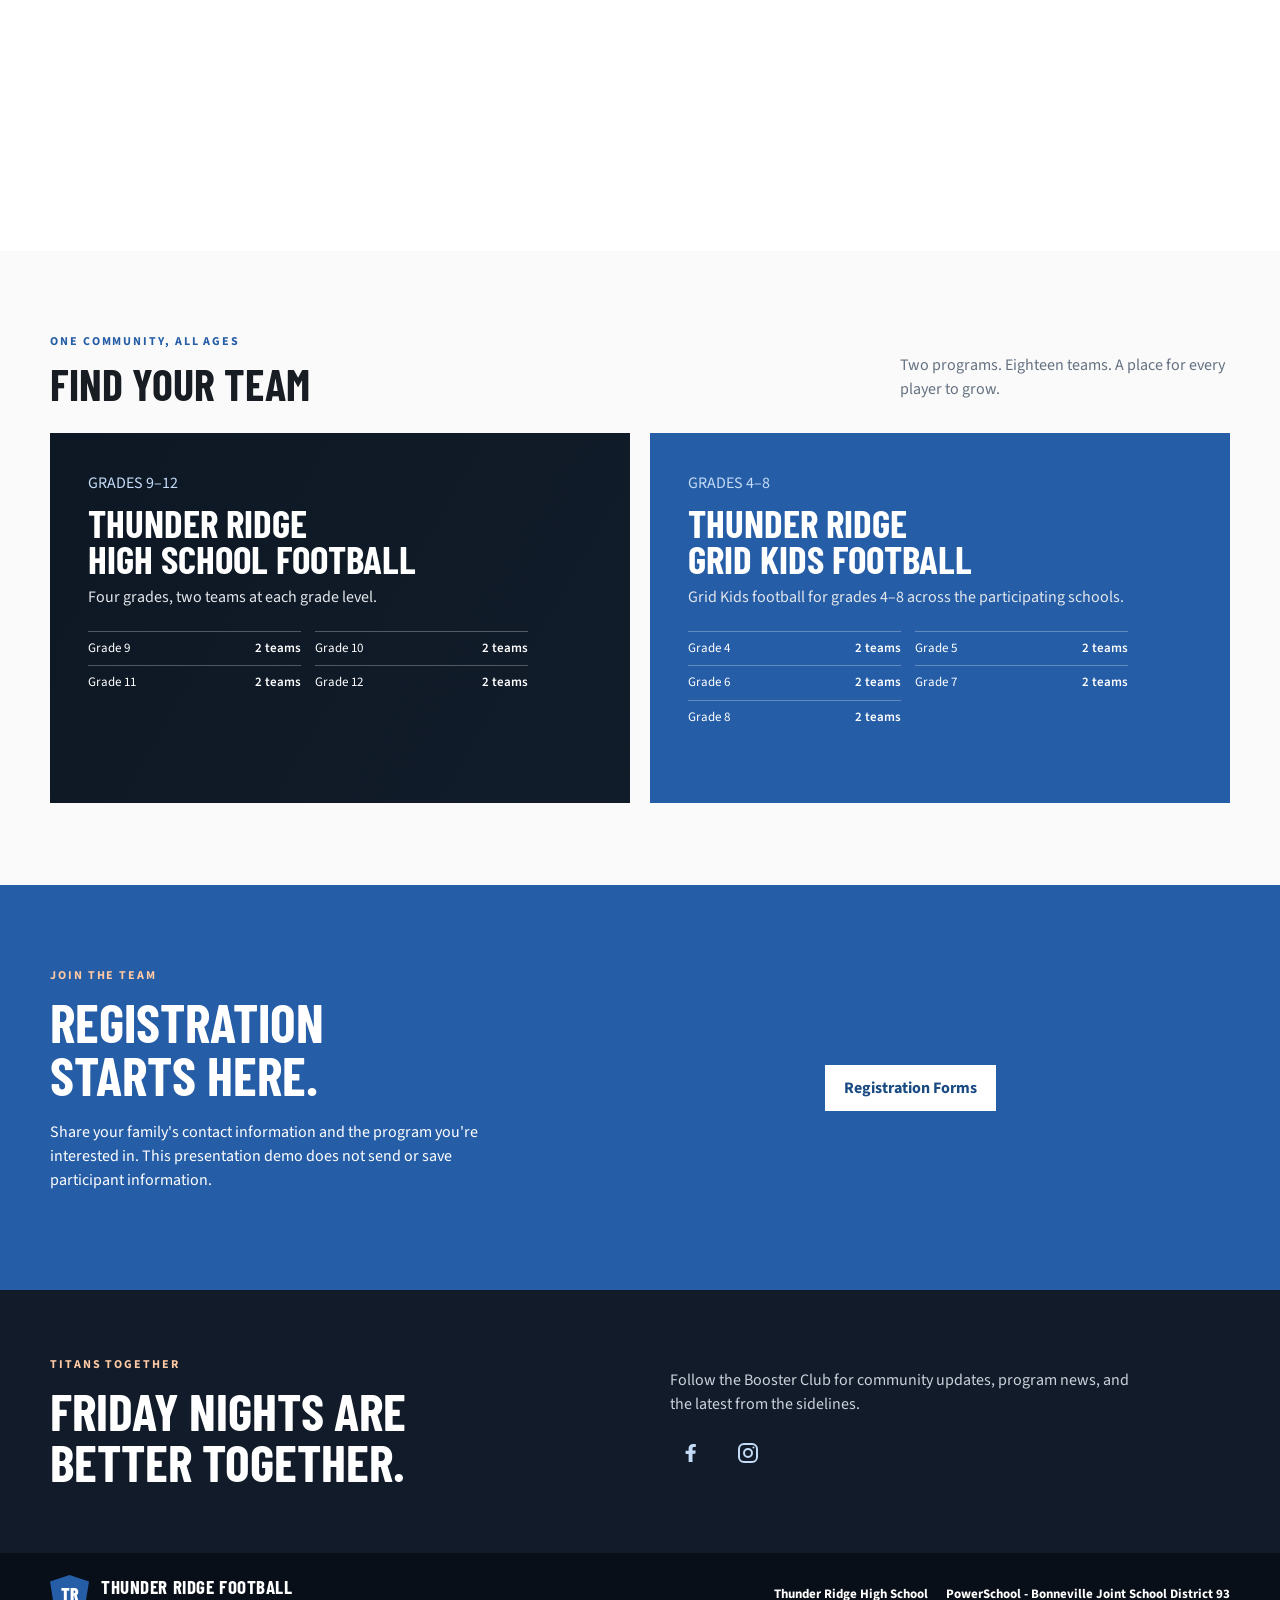
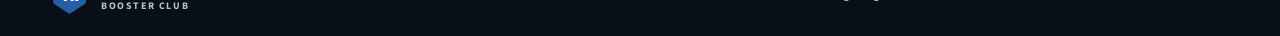
==== commit 632e97e6: "FIxed and unified site navigation across all pages in the site." ====
--- a/index.html
+++ b/index.html
@@ -26,7 +26,7 @@
         <!-- <a href="#programs">Programs</a> -->
         <!-- <a href="#schedule">Schedules</a> -->
         <!-- <a href="#registration">Registration</a> -->
-        <a href="#">Home</a>
+        <a href="#">Home with Registration</a>
         <a href="storefront.html">Storefront</a>
         <a href="gallary.html">Gallery</a>
       </nav>
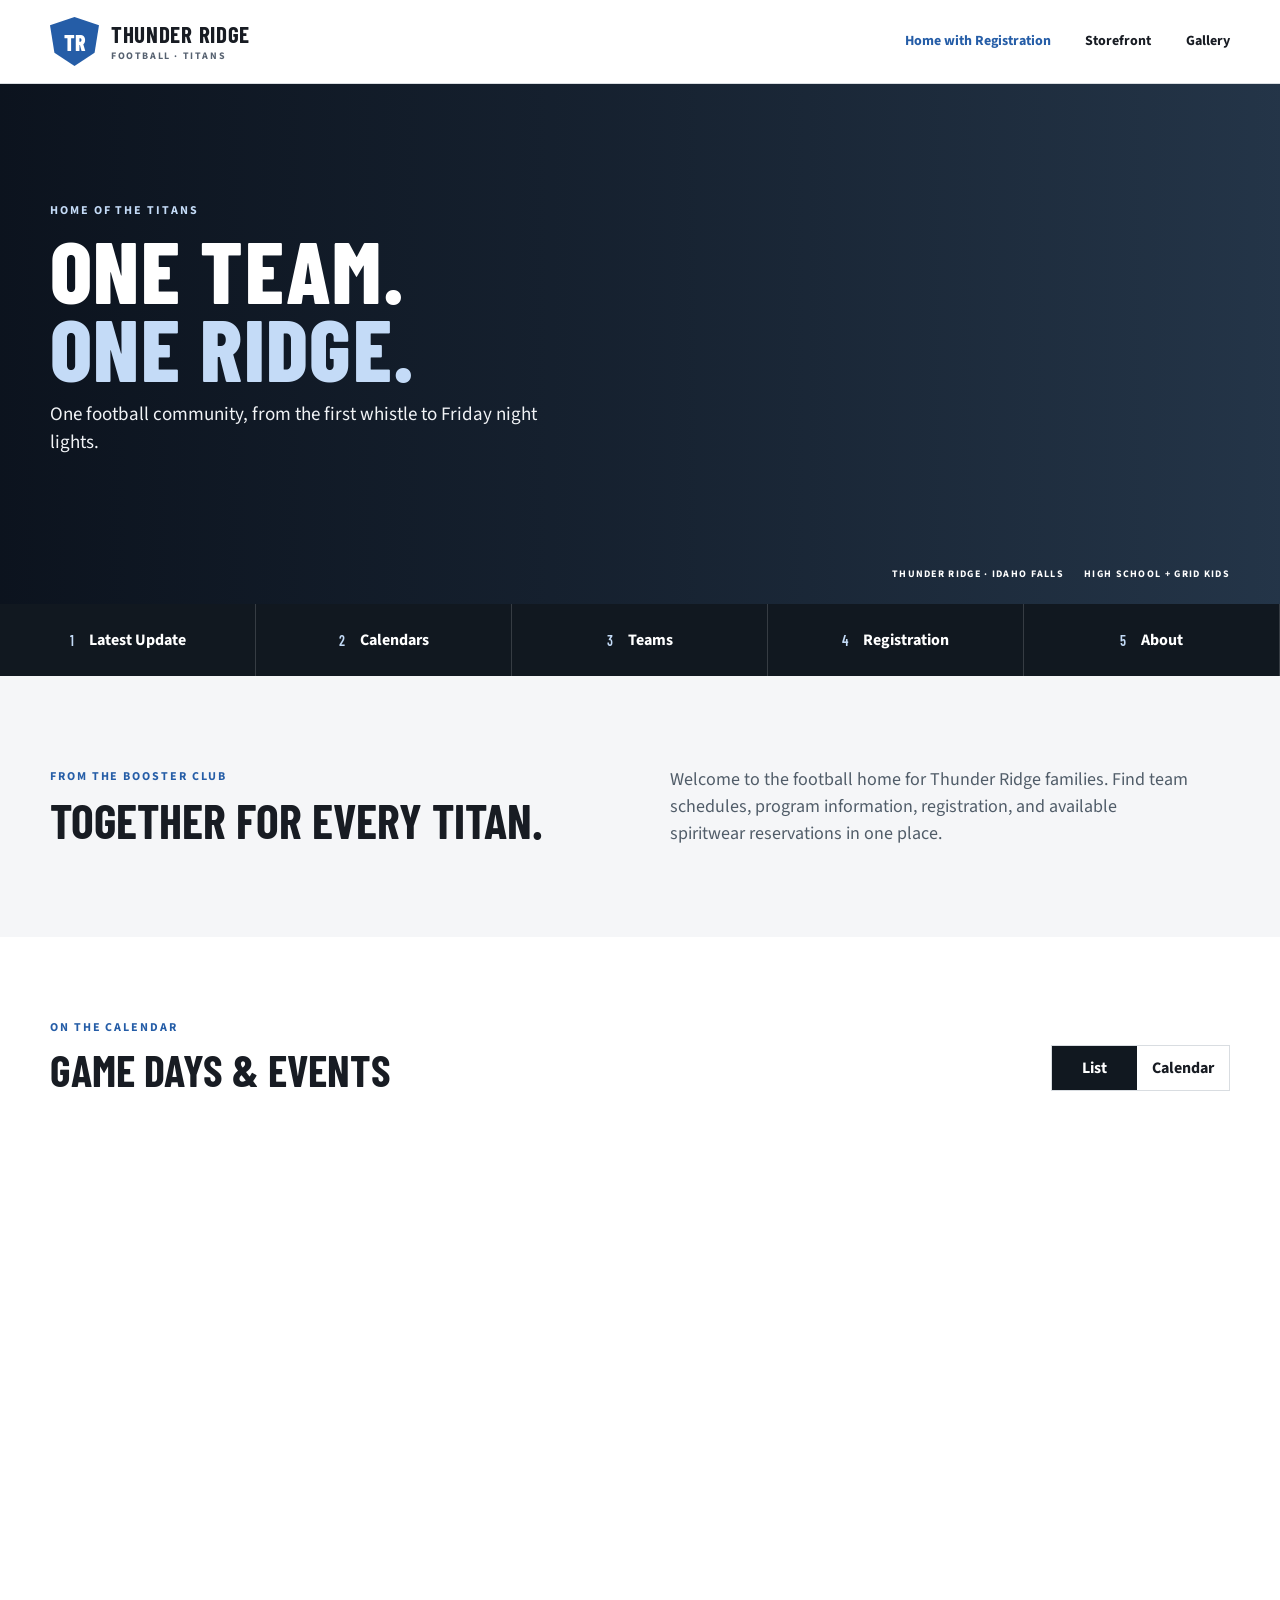
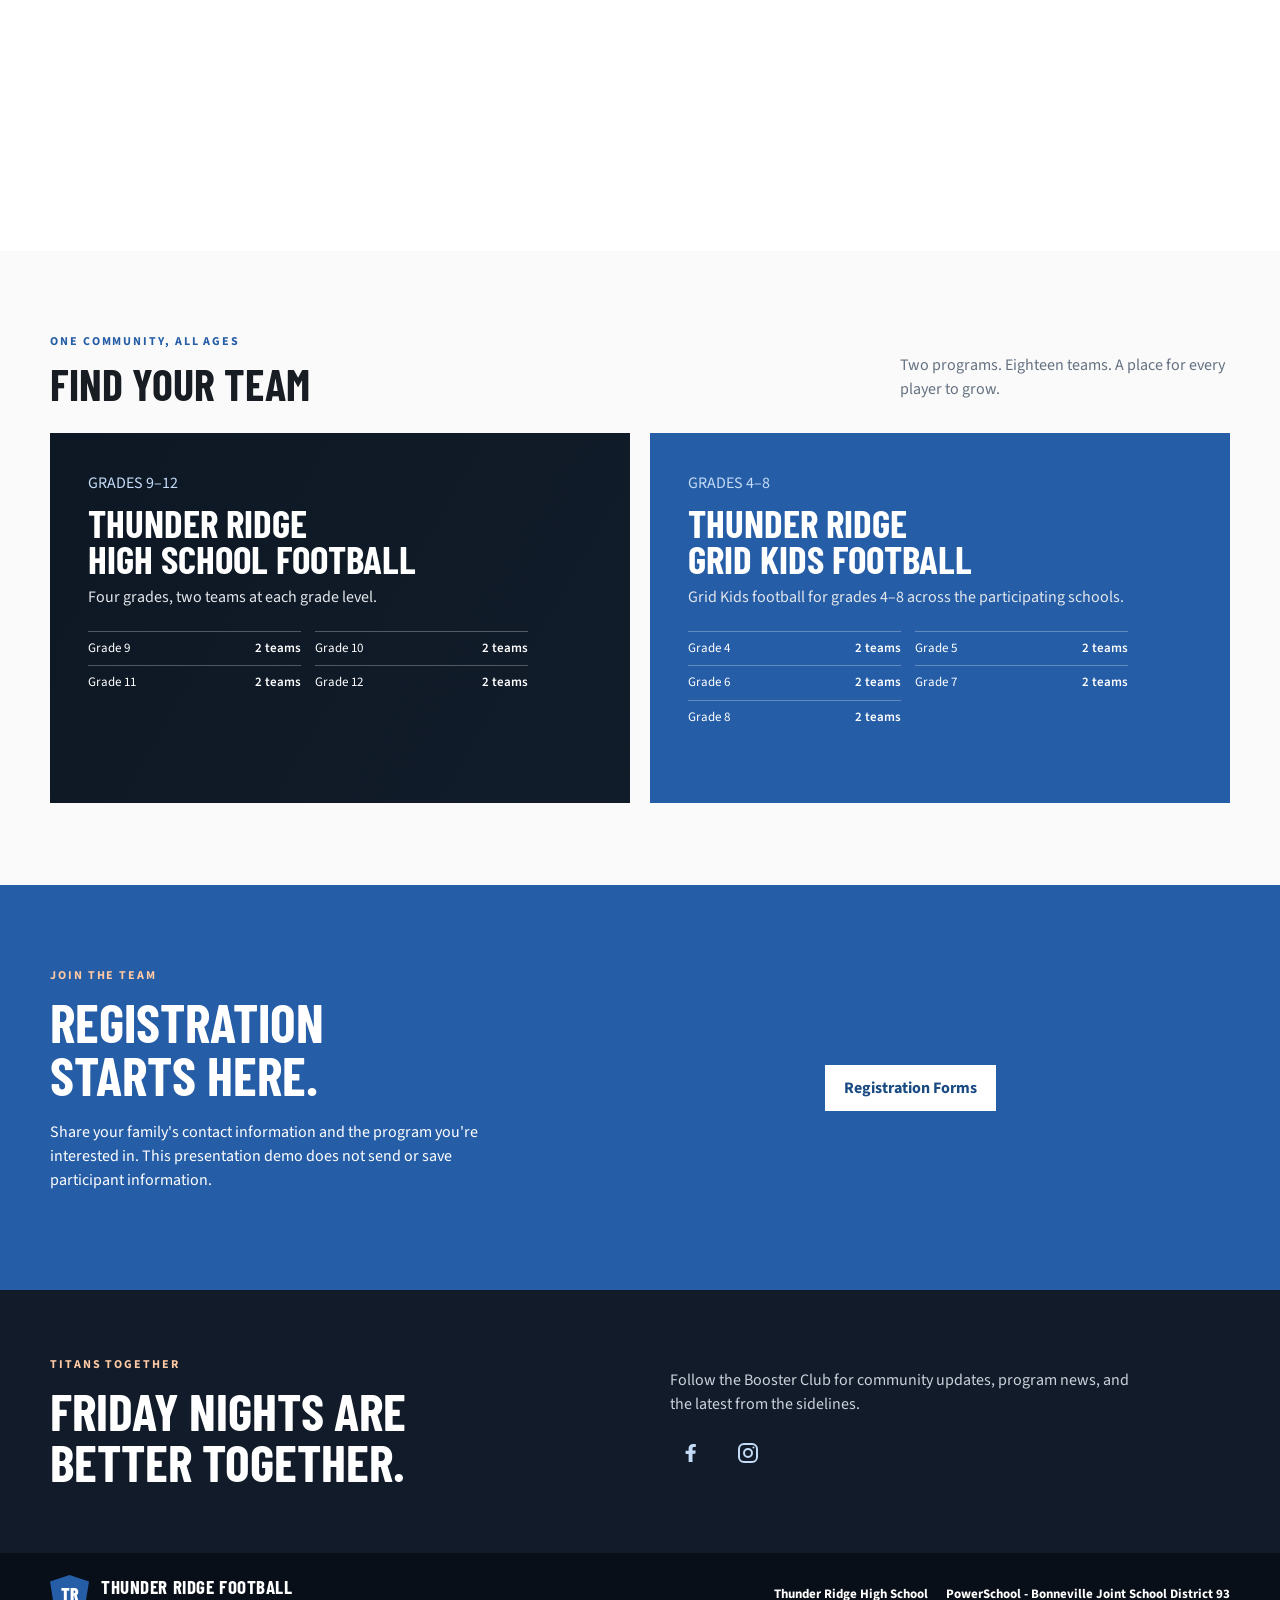
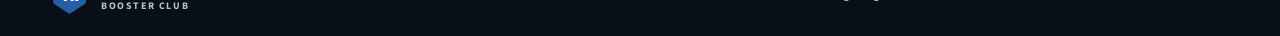
==== commit e184ae80: "Updated how header and footer are loaded into each page within the site. Created an all.js and all.c" ====
--- a/index.html
+++ b/index.html
@@ -9,29 +9,14 @@
   <link rel="preconnect" href="https://fonts.gstatic.com" crossorigin>
   <link href="https://fonts.googleapis.com/css2?family=Barlow+Condensed:wght@500;600;700;800&family=Source+Sans+3:wght@400;500;600;700&display=swap" rel="stylesheet">
   <link rel="stylesheet" href="styles.css">
+  <link rel="stylesheet" href="all.css">
+  <script src="all.js" defer></script>
   <script src="script.js" defer></script>
   <link rel="icon" href="favicon.svg" type="image/svg+xml">
 </head>
 
 
 <body>
-  <!-- This is the top bar for the Thunder Ridge Football Booster Club site. We will use and update this later. -->
-  <!-- <div class="district-bar"><div class="wrap district-inner"><span>THUNDER RIDGE FOOTBALL BOOSTER CLUB</span><a href="#updates">Community updates</a></div></div> -->
-  <header class="site-header">
-    <div class="wrap header-main">
-      <a class="brand" href="#home" aria-label="Thunder Ridge Football home"><span class="brand-mark">TR</span><span><strong>THUNDER RIDGE</strong><small>FOOTBALL · TITANS</small></span></a>
-      <button class="menu-toggle" type="button" aria-expanded="false" aria-controls="main-nav">Site Menu</button>
-      <nav id="main-nav" class="main-nav" aria-label="Main navigation">
-        <!-- The following is code that we will update in the future to link to other pages in the site. -->
-        <!-- <a href="#programs">Programs</a> -->
-        <!-- <a href="#schedule">Schedules</a> -->
-        <!-- <a href="#registration">Registration</a> -->
-        <a href="#">Home with Registration</a>
-        <a href="storefront.html">Storefront</a>
-        <a href="gallary.html">Gallery</a>
-      </nav>
-    </div>
-  </header>
   <main id="home">
     <div class="quick-strip">
       <button class="page-menu-toggle" type="button" aria-expanded="false" aria-controls="page-links">Page Menu</button>
@@ -258,7 +243,6 @@
     </section>
     <!-- <section id="admin" class="section admin-section"><div class="wrap admin-wrap"><div class="admin-heading"><div><p class="eyebrow dark-eyebrow">PRESENTATION CONCEPT</p><h2>Content manager preview</h2></div><span class="demo-tag">DEMO ONLY · NO LOGIN</span></div><p>This local preview shows how a club administrator might update announcements. Changes stay in this browser only; this is not a secured or connected admin system.</p><form id="admin-form" class="admin-form"><label>Announcement headline<input name="title" id="admin-title" value="Together for every Titan."></label><label>Announcement text<textarea name="copy" id="admin-copy" rows="3">Welcome to the football home for Thunder Ridge families. Find team schedules, program information, registration, and spiritwear reservations in one place.</textarea></label><button class="button button-dark" type="submit">Update announcement preview</button><p class="form-feedback" aria-live="polite"></p></form></div></section> -->
   </main>
-  <footer class="site-footer"><div class="wrap footer-inner"><a class="brand brand-footer" href="#home"><span class="brand-mark">TR</span><span><strong>THUNDER RIDGE FOOTBALL</strong><small>BOOSTER CLUB</small></span></a><nav class="footer-links" aria-label="External school links"><a href="https://www.thunderridgetitans.com/" target="_blank" rel="noreferrer">Thunder Ridge High School</a><a href="https://ps.d93.k12.id.us/" target="_blank" rel="noreferrer">PowerSchool - Bonneville Joint School District 93</a></nav></div></footer>
   <!-- This script acts as a dynamic background color changer based on the scroll position. It makes the color above and beyond the header the same white as the header and the color below the footer the same dark as the footer. -->
   <script>
     (() => {
--- a/styles.css
+++ b/styles.css
@@ -90,80 +90,6 @@
   color: #fff;
 }
 
-.site-header {
-  position: sticky;
-  top: 0;
-  z-index: 5;
-  background: #fff;
-  border-bottom: 1px solid var(--line);
-}
-
-.header-main {
-  display: flex;
-  align-items: center;
-  justify-content: space-between;
-  min-height: 83px;
-  gap: 28px;
-}
-
-.brand {
-  display: flex;
-  align-items: center;
-  gap: 12px;
-  text-decoration: none;
-  line-height: 1;
-}
-
-.brand-mark {
-  display: grid;
-  place-items: center;
-  width: 49px;
-  aspect-ratio: 1;
-  color: #fff;
-  background: var(--red);
-  font: 800 22px var(--display);
-  clip-path: polygon(50% 0,100% 17%,91% 73%,50% 100%,9% 73%,0 17%);
-}
-
-.brand strong,
-.brand small {
-  display: block;
-}
-
-.brand strong {
-  font: 700 23px/1 var(--display);
-  letter-spacing: .03em;
-}
-
-.brand small {
-  margin-top: 5px;
-  color: #566170;
-  font-size: 10px;
-  font-weight: 700;
-  letter-spacing: .16em;
-}
-
-.main-nav {
-  display: flex;
-  align-items: center;
-  gap: clamp(16px,2.7vw,38px);
-}
-
-.main-nav a {
-  text-decoration: none;
-  font-size: 14px;
-  font-weight: 700;
-}
-
-.main-nav a:hover,
-.main-nav a:focus-visible {
-  color: var(--red);
-}
-
-.menu-toggle {
-  display: none;
-}
-
 .hero {
   position: relative;
   min-height: 520px;
@@ -815,61 +741,6 @@
   color: var(--red-dark);
 }
 
-.site-footer {
-  padding-block: 22px;
-  background: #090f18;
-  color: #fff;
-}
-
-.footer-inner {
-  display: flex;
-  align-items: center;
-  justify-content: space-between;
-  gap: 20px;
-}
-
-.brand-footer .brand-mark {
-  width: 39px;
-  font-size: 18px;
-}
-
-.brand-footer strong {
-  font-size: 19px;
-}
-
-.brand-footer small {
-  color: #b9c0c9;
-}
-
-.footer-inner p {
-  margin: 0;
-  color: #b9c0c9;
-  font-size: 12px;
-}
-
-.footer-inner>a:last-child {
-  font-size: 13px;
-  color: #fff;
-}
-
-.footer-links {
-  display: flex;
-  flex-wrap: wrap;
-  gap: 18px;
-}
-
-.footer-links a {
-  color: #fff;
-  font-size: 13px;
-  font-weight: 700;
-  text-decoration: none;
-}
-
-.footer-links a:hover,
-.footer-links a:focus-visible {
-  color: #c4dbf7;
-}
-
 @media (max-width: 800px) {
   .quick-strip {
     top: 72px;
@@ -877,41 +748,6 @@
 
   .wrap {
     width: min(var(--wrap),calc(100% - 36px));
-  }
-
-  .header-main {
-    min-height: 72px;
-  }
-
-  .menu-toggle {
-    display: block;
-    padding: 9px 12px;
-    border: 1px solid var(--line);
-    background: white;
-    color: var(--ink);
-    font-weight: 700;
-  }
-
-  .main-nav {
-    position: absolute;
-    top: 100%;
-    left: 0;
-    right: 0;
-    display: none;
-    align-items: stretch;
-    gap: 0;
-    padding: 7px 18px 14px;
-    background: #fff;
-    border-bottom: 1px solid var(--line);
-  }
-
-  .main-nav.is-open {
-    display: grid;
-  }
-
-  .main-nav a {
-    padding: 12px;
-    border-top: 1px solid #eceef0;
   }
 
   .hero {
@@ -1054,18 +890,6 @@
     font-size: 10px;
   }
 
-  .brand strong {
-    font-size: 20px;
-  }
-
-  .brand small {
-    font-size: 9px;
-  }
-
-  .brand-mark {
-    width: 42px;
-  }
-
   .hero {
     height: calc(100vh - 252px);
     height: calc(100svh - 252px);
@@ -1185,15 +1009,6 @@
   .admin-heading {
     align-items: start;
     flex-direction: column;
-  }
-
-  .footer-inner {
-    align-items: flex-start;
-    flex-direction: column;
-  }
-
-  .footer-inner p {
-    order: 3;
   }
 
   .calendar-grid {
--- a/all.css
+++ b/all.css
@@ -0,0 +1,177 @@
+/* Shared header and footer styles used by every site page. */
+
+/* Header layout, brand mark, and primary navigation. */
+.site-header {
+  position: sticky;
+  top: 0;
+  z-index: 5;
+  background: #fff;
+  border-bottom: 1px solid var(--line);
+}
+
+.header-main {
+  display: flex;
+  align-items: center;
+  justify-content: space-between;
+  min-height: 83px;
+  gap: 28px;
+}
+
+.brand {
+  display: flex;
+  align-items: center;
+  gap: 12px;
+  text-decoration: none;
+  line-height: 1;
+}
+
+.brand-mark {
+  display: grid;
+  place-items: center;
+  width: 49px;
+  aspect-ratio: 1;
+  color: #fff;
+  background: var(--red);
+  font: 800 22px var(--display);
+  clip-path: polygon(50% 0,100% 17%,91% 73%,50% 100%,9% 73%,0 17%);
+}
+
+.brand strong,
+.brand small {
+  display: block;
+}
+
+.brand strong {
+  font: 700 23px/1 var(--display);
+  letter-spacing: .03em;
+}
+
+.brand small {
+  margin-top: 5px;
+  color: #566170;
+  font-size: 10px;
+  font-weight: 700;
+  letter-spacing: .16em;
+}
+
+.main-nav {
+  display: flex;
+  align-items: center;
+  gap: clamp(16px,2.7vw,38px);
+}
+
+.main-nav a {
+  text-decoration: none;
+  font-size: 14px;
+  font-weight: 700;
+}
+
+.main-nav a:hover,
+.main-nav a:focus-visible,
+.main-nav a[aria-current="page"] {
+  color: var(--red);
+}
+
+.menu-toggle {
+  display: none;
+}
+
+/* Shared branded footer and external school links. */
+.site-footer {
+  padding-block: 22px;
+  background: #090f18;
+  color: #fff;
+}
+
+.footer-inner {
+  display: flex;
+  align-items: center;
+  justify-content: space-between;
+  gap: 20px;
+}
+
+.brand-footer .brand-mark {
+  width: 39px;
+  font-size: 18px;
+}
+
+.brand-footer strong {
+  font-size: 19px;
+}
+
+.brand-footer small {
+  color: #b9c0c9;
+}
+
+.footer-links {
+  display: flex;
+  flex-wrap: wrap;
+  gap: 18px;
+}
+
+.footer-links a {
+  color: #fff;
+  font-size: 13px;
+  font-weight: 700;
+  text-decoration: none;
+}
+
+.footer-links a:hover,
+.footer-links a:focus-visible {
+  color: #c4dbf7;
+}
+
+/* Shared responsive header and footer behavior. */
+@media (max-width: 800px) {
+  .header-main {
+    min-height: 72px;
+  }
+
+  .menu-toggle {
+    display: block;
+    padding: 9px 12px;
+    border: 1px solid var(--line);
+    background: #fff;
+    color: var(--ink);
+    font-weight: 700;
+  }
+
+  .main-nav {
+    position: absolute;
+    top: 100%;
+    left: 0;
+    right: 0;
+    display: none;
+    align-items: stretch;
+    gap: 0;
+    padding: 7px 18px 14px;
+    background: #fff;
+    border-bottom: 1px solid var(--line);
+  }
+
+  .main-nav.is-open {
+    display: grid;
+  }
+
+  .main-nav a {
+    padding: 12px;
+    border-top: 1px solid #eceef0;
+  }
+
+  .brand strong {
+    font-size: 20px;
+  }
+
+  .brand small {
+    font-size: 9px;
+  }
+
+  .brand-mark {
+    width: 42px;
+  }
+
+  .footer-inner {
+    align-items: flex-start;
+    flex-direction: column;
+  }
+}
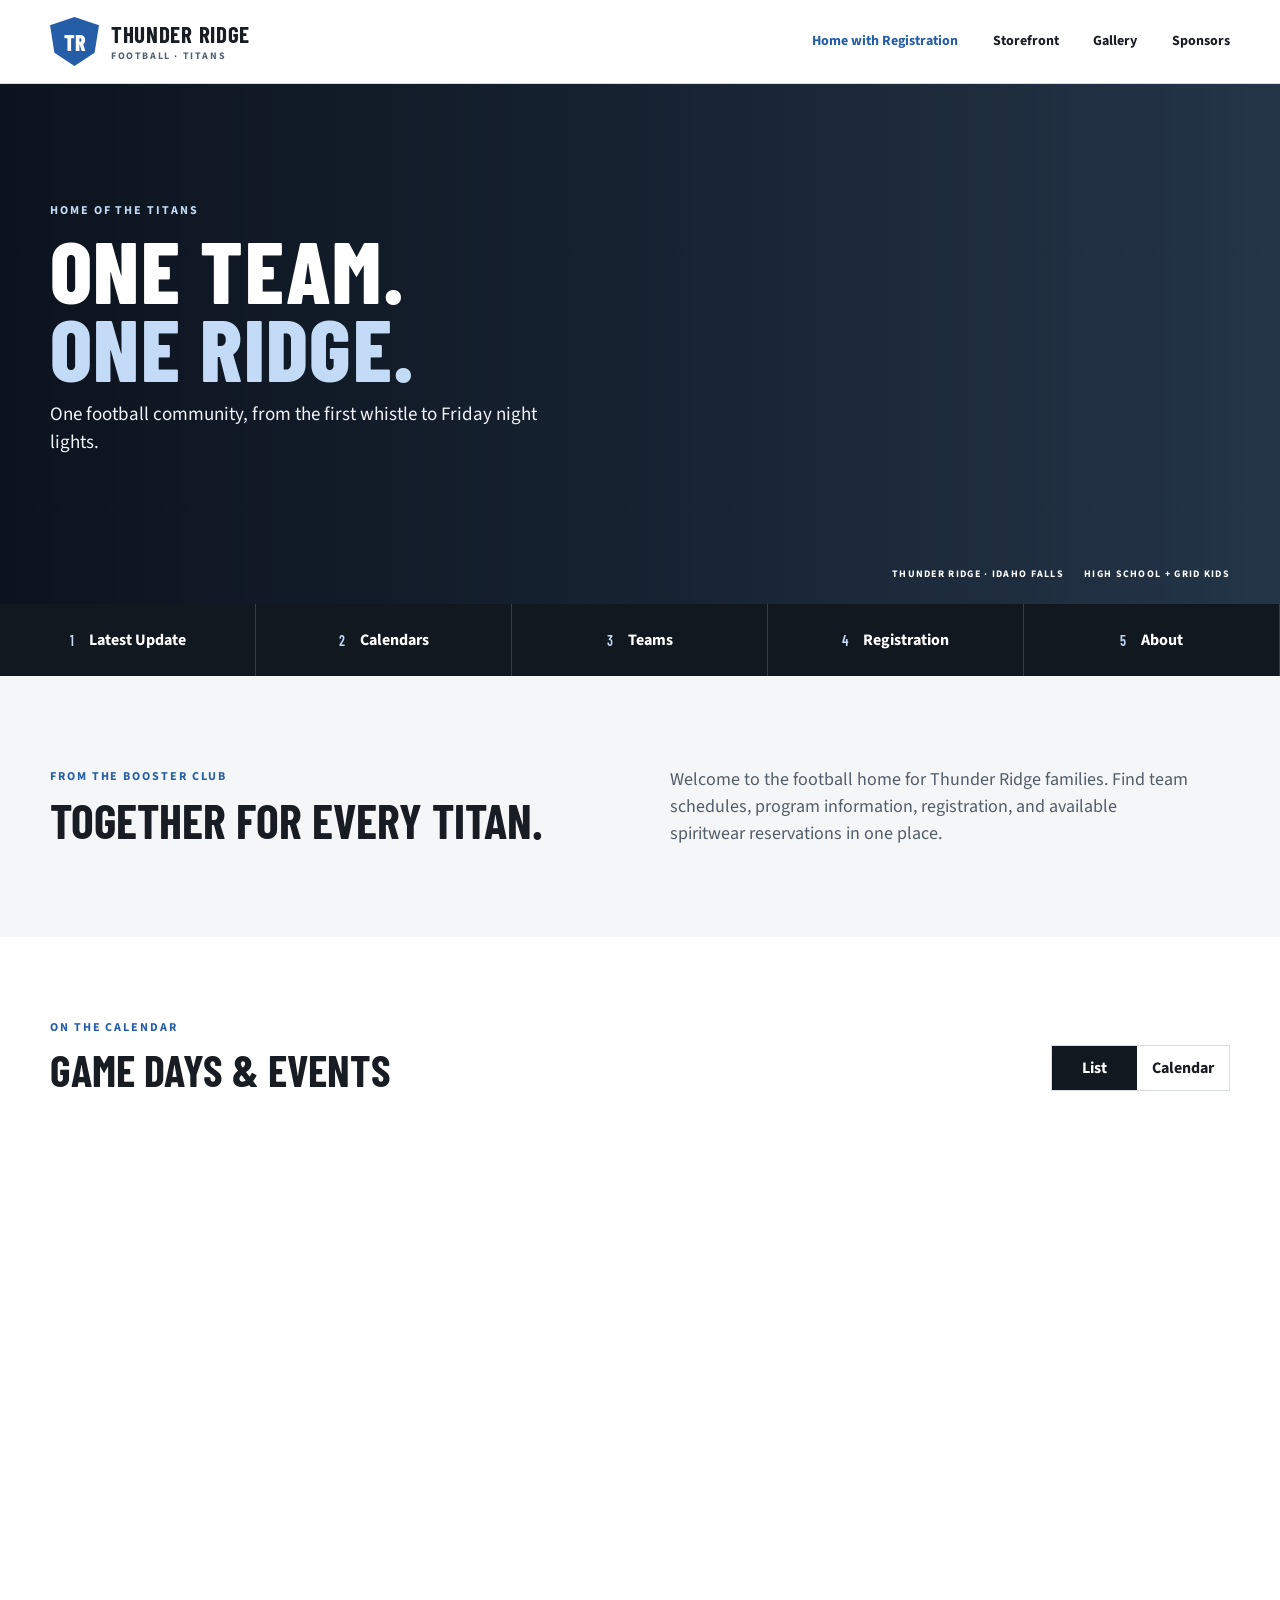
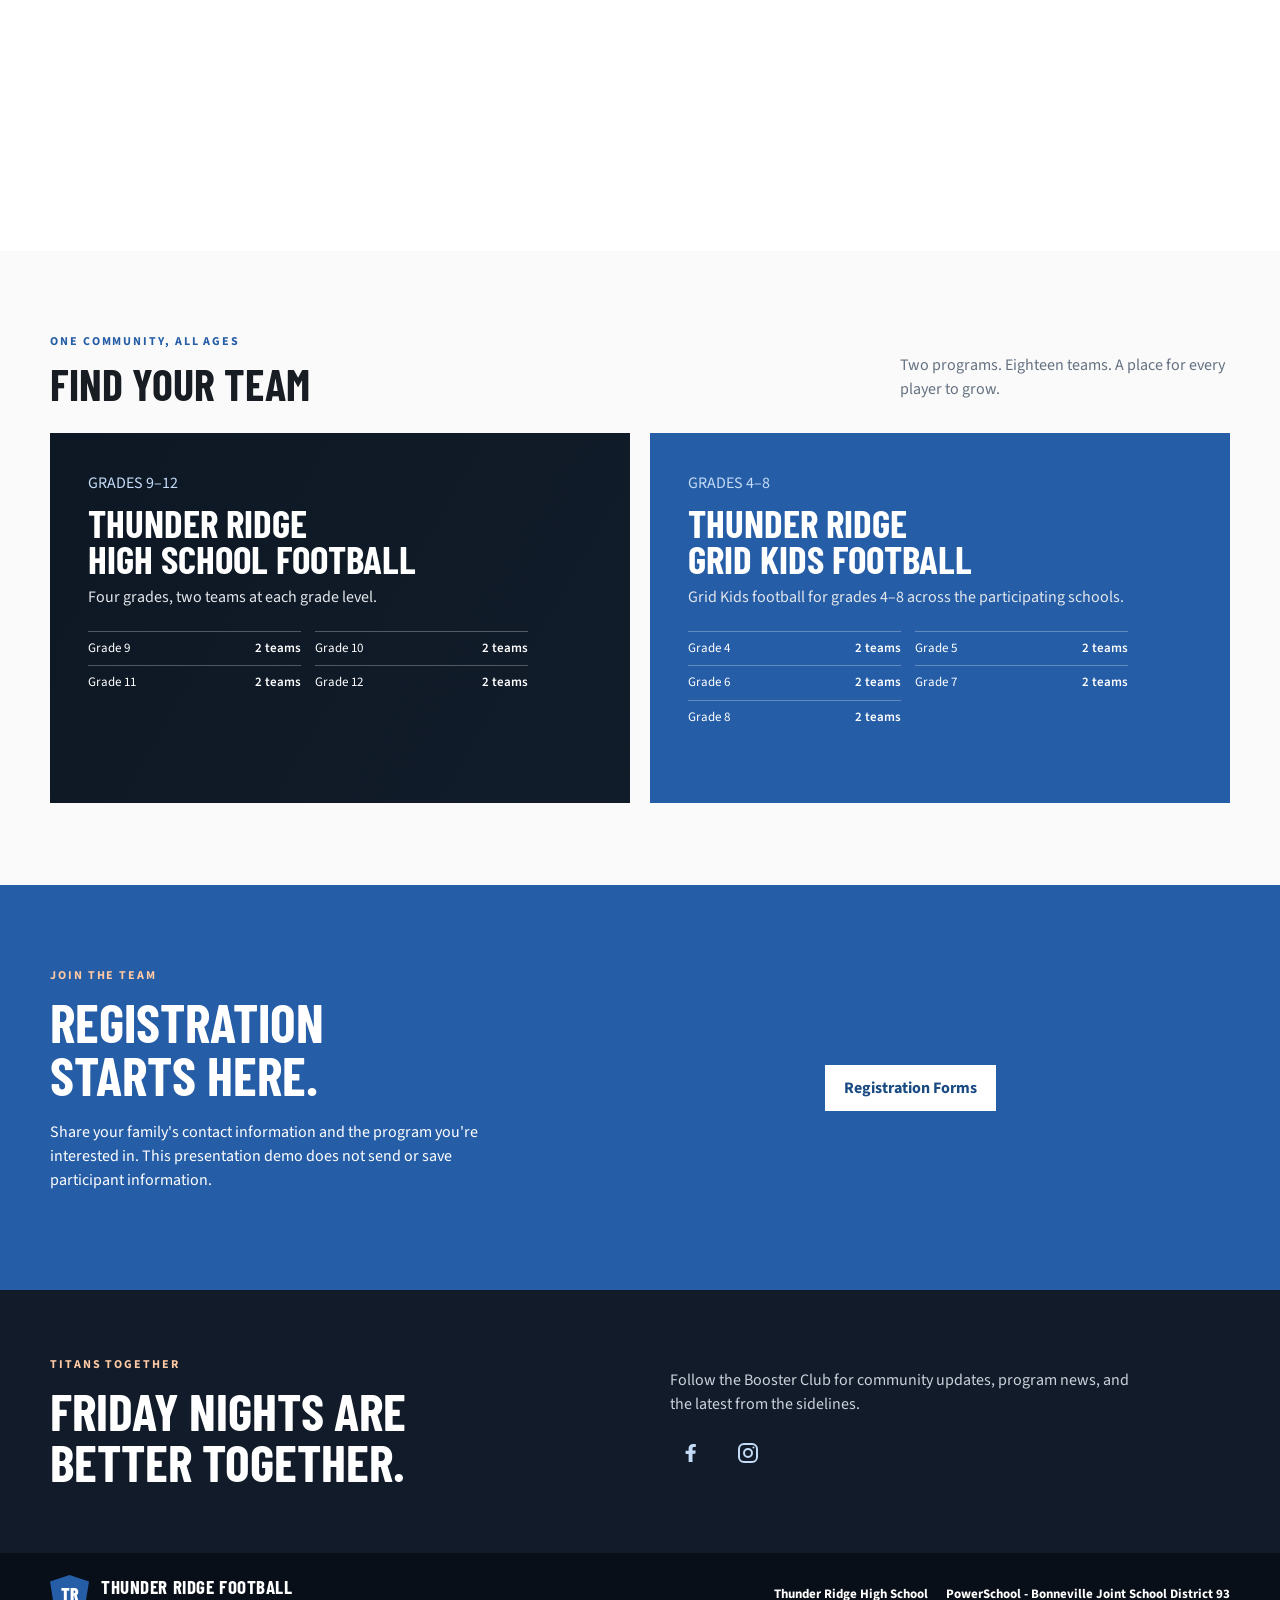
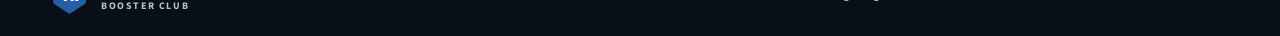
==== commit 4e936cda: "added new sponcer page, and added scroll bar. ajusted height on the local menue because it was squis" ====
--- a/index.html
+++ b/index.html
@@ -4,6 +4,7 @@
   <meta charset="utf-8">
   <meta name="viewport" content="width=device-width, initial-scale=1">
   <meta name="theme-color" content="#111b2a">
+
   <title>Thunder Ridge Football</title>
   <link rel="preconnect" href="https://fonts.googleapis.com">
   <link rel="preconnect" href="https://fonts.gstatic.com" crossorigin>
--- a/styles.css
+++ b/styles.css
@@ -21,7 +21,7 @@
 
 html {
   scroll-behavior: smooth;
-  scroll-padding-top: 90px;
+  scroll-padding-top: 135px;
   background: linear-gradient(to bottom, #fff 0 100vh, #090f18 100vh 100%);
 }
 
@@ -197,7 +197,7 @@
 
 .quick-strip {
   position: sticky;
-  top: 83px;
+  top: var(--header-h, 83px);
   z-index: 4;
   background: var(--navy);
   color: #fff;
@@ -743,7 +743,7 @@
 
 @media (max-width: 800px) {
   .quick-strip {
-    top: 72px;
+    top: calc(var(--header-h, 72px) + var(--mobile-nav-space, 0px));
   }
 
   .wrap {
@@ -804,16 +804,13 @@
   }
 
   .quick-strip {
-    display: grid;
-    grid-template-rows: 0fr 180px;
-    transition: grid-template-rows .35s ease;
+    display: block;
   }
 
   .quick-links {
     display: grid;
     grid-template-columns: 1fr 1fr;
-    min-height: 0;
-    overflow: hidden;
+    padding-block: 12px;
   }
 
   .quick-strip.is-stuck .page-menu-toggle {
@@ -824,11 +821,19 @@
   }
 
   .quick-strip.is-stuck {
-    grid-template-rows: 72px 0fr;
+    min-height: 72px;
+  }
+
+  .quick-strip.is-stuck .quick-links {
+    display: none;
   }
 
   .quick-strip.is-stuck.is-open {
-    grid-template-rows: 72px 180px;
+    min-height: 0;
+  }
+
+  .quick-strip.is-stuck.is-open .quick-links {
+    display: grid;
   }
 
   .quick-links a {
--- a/all.css
+++ b/all.css
@@ -121,8 +121,88 @@
   color: #c4dbf7;
 }
 
+/* Sponsor strip at the top of the header */
+.sponsor-bar {
+  background: var(--paper);
+  border-bottom: 1px solid var(--line);
+}
+
+.sponsor-bar[hidden] {
+  display: none;
+}
+
+.sponsor-inner {
+  display: flex;
+  align-items: center;
+  gap: 18px;
+  height: 44px;
+}
+
+.sponsor-label {
+  flex: none;
+  color: var(--muted);
+  font-size: 10px;
+  font-weight: 700;
+  letter-spacing: .16em;
+  text-transform: uppercase;
+}
+
+.sponsor-window {
+  flex: 1;
+  overflow: hidden;
+  -webkit-mask-image: linear-gradient(to right, transparent, #000 28px, #000 calc(100% - 28px), transparent);
+  mask-image: linear-gradient(to right, transparent, #000 28px, #000 calc(100% - 28px), transparent);
+}
+
+.sponsor-track {
+  display: flex;
+  width: max-content;
+  animation: sponsor-scroll var(--dur, 30s) linear infinite;
+}
+
+.sponsor-window:hover .sponsor-track,
+.sponsor-window:focus-within .sponsor-track {
+  animation-play-state: paused;
+}
+
+@keyframes sponsor-scroll {
+  to { transform: translateX(-50%); }
+}
+
+.sponsor-item {
+  display: flex;
+  align-items: center;
+  flex: none;
+  height: 44px;
+  margin-right: 48px;
+  color: var(--ink);
+  font-size: 13px;
+  font-weight: 700;
+  text-decoration: none;
+  white-space: nowrap;
+}
+
+a.sponsor-item:hover,
+a.sponsor-item:focus-visible {
+  color: var(--red);
+}
+
+.sponsor-item img {
+  display: block;
+  height: 28px;
+  width: auto;
+  max-width: 160px;
+  object-fit: contain;
+}
+
+
+
 /* Shared responsive header and footer behavior. */
 @media (max-width: 800px) {
+  .site-header {
+    margin-bottom: var(--mobile-nav-space, 0px);
+  }
+
   .header-main {
     min-height: 72px;
   }
@@ -144,7 +224,7 @@
     display: none;
     align-items: stretch;
     gap: 0;
-    padding: 7px 18px 14px;
+    padding: 12px 18px;
     background: #fff;
     border-bottom: 1px solid var(--line);
   }
@@ -174,4 +254,26 @@
     align-items: flex-start;
     flex-direction: column;
   }
-}
+  .sponsor-inner {
+    height: 38px;
+    gap: 10px;
+  }
+
+  .sponsor-label {
+    display: none;
+  }
+
+  .sponsor-item {
+    height: 38px;
+  }
+}
+/* For people who prefer less motion: no animation, scroll by hand */
+@media (prefers-reduced-motion: reduce) {
+  .sponsor-window {
+    overflow-x: auto;
+  }
+
+  .sponsor-track {
+    animation: none;
+  }
+}
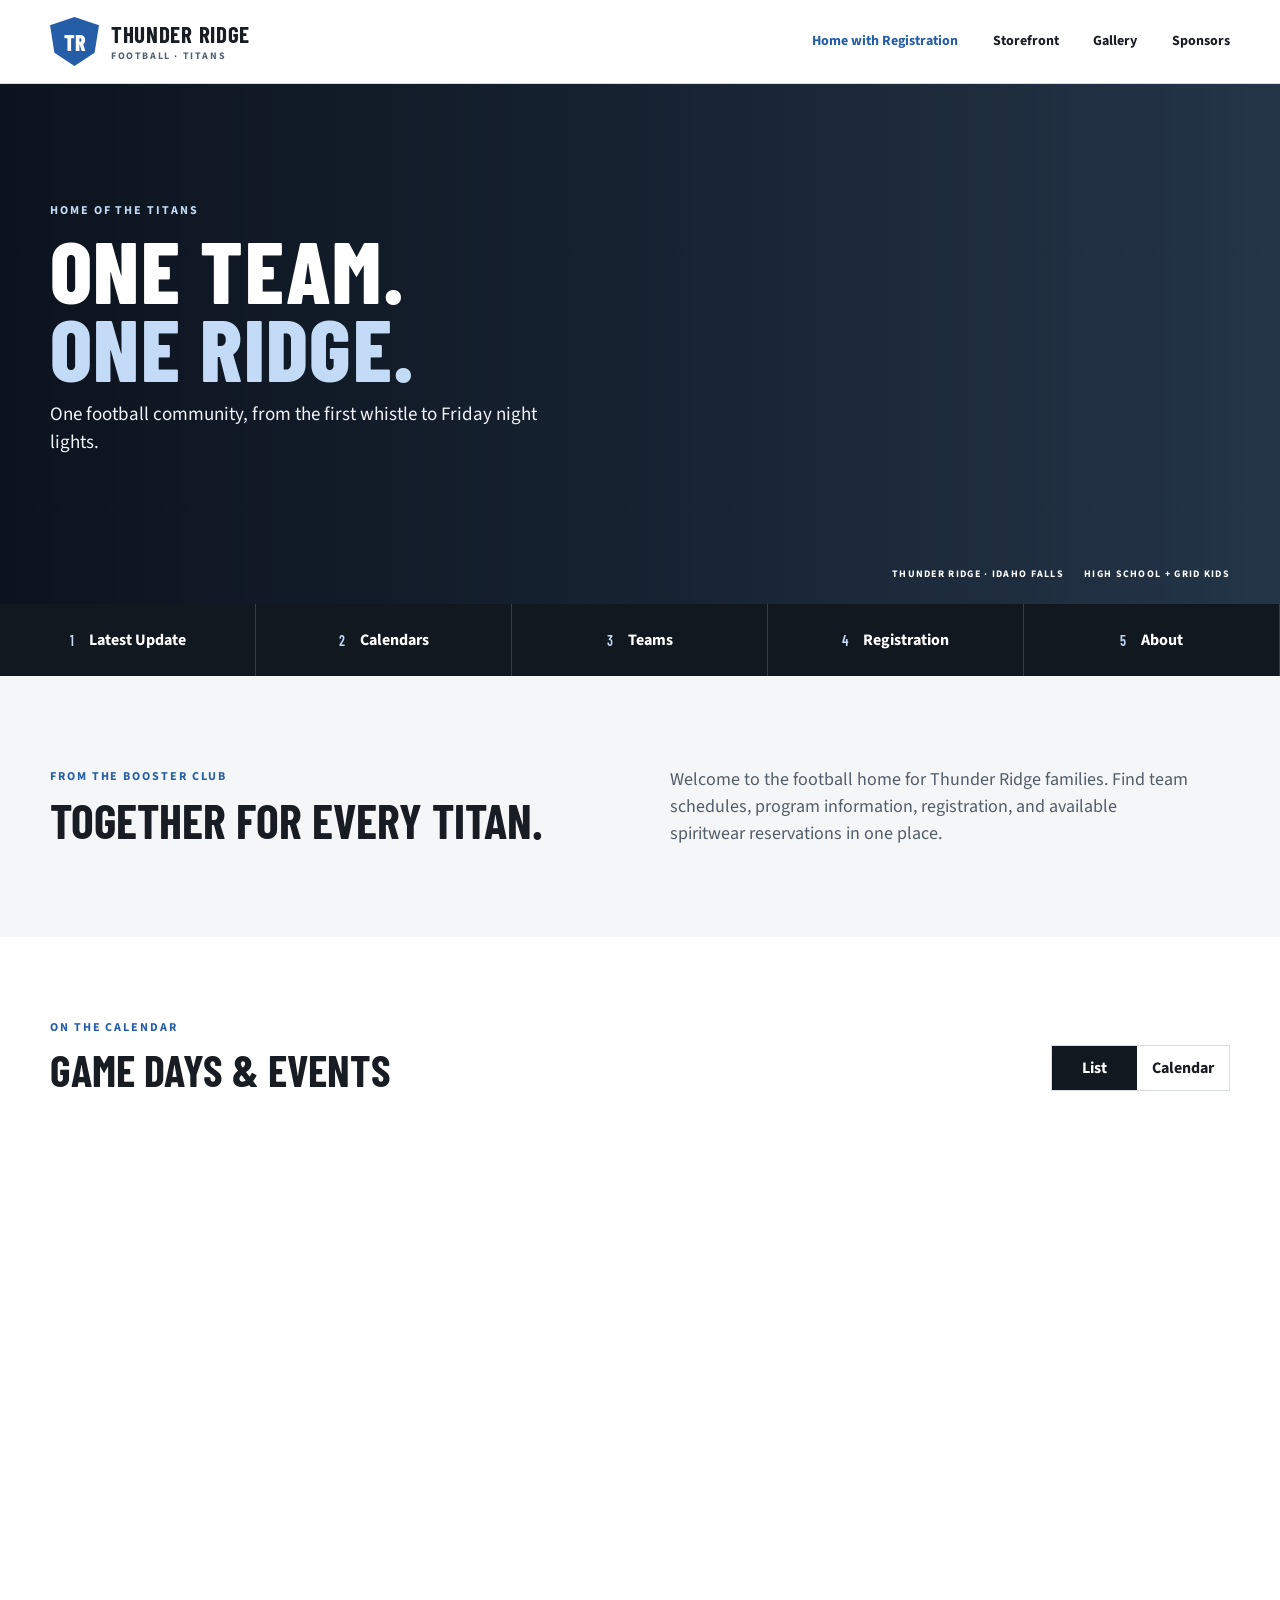
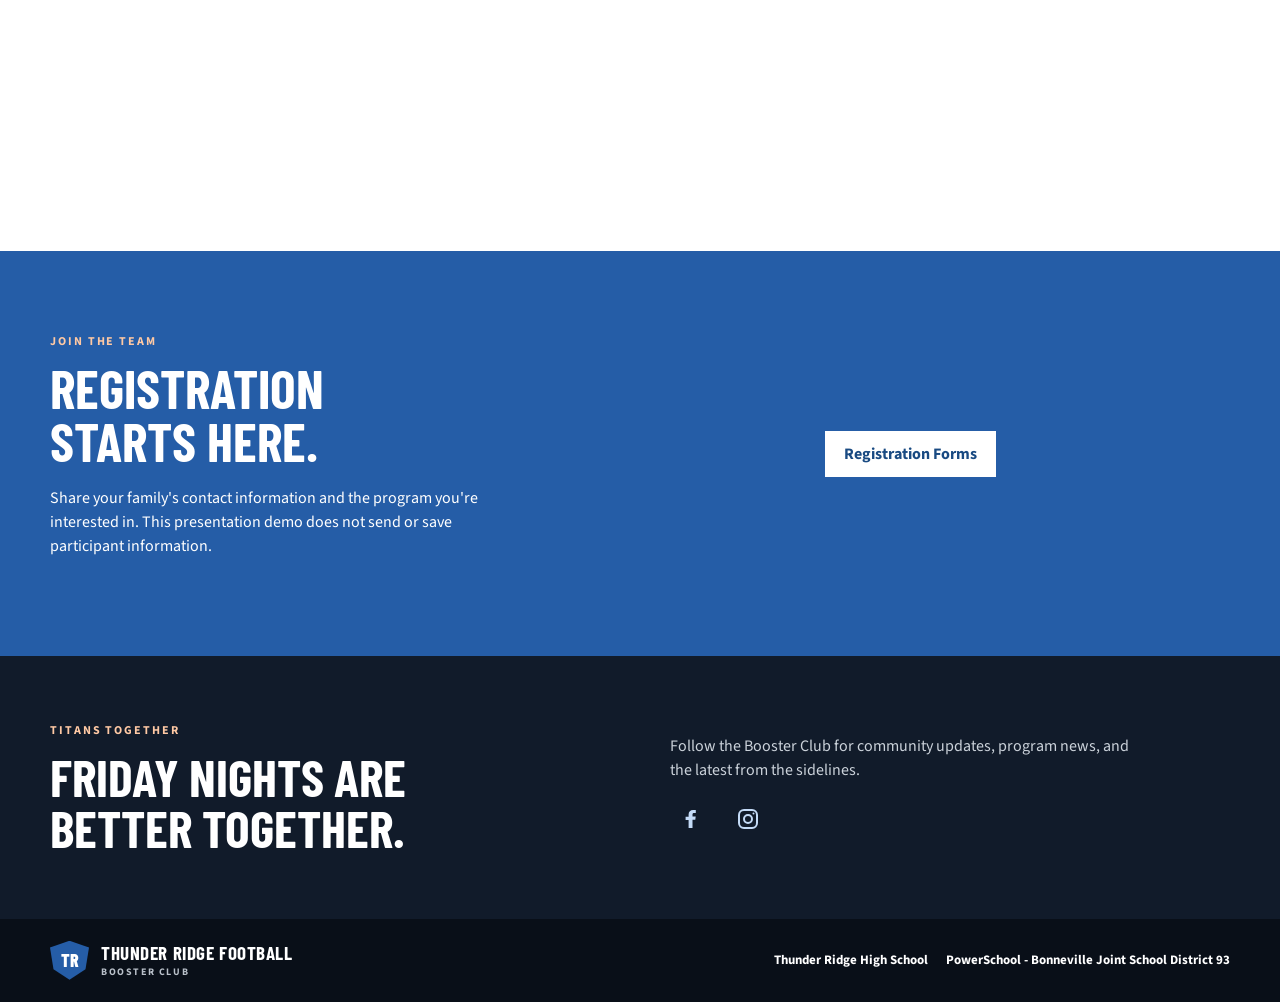
==== commit 83570f46: "Commented ouyt the find your team section to fix later." ====
--- a/index.html
+++ b/index.html
@@ -86,7 +86,7 @@
     </section>
 
 
-<section id="programs" class="section programs-section">
+<!-- <section id="programs" class="section programs-section">
       <div class="wrap">
         <div class="section-heading">
           <div>
@@ -107,8 +107,8 @@
               <span>Grade 11 <b>2 teams</b></span>
               <span>Grade 12 <b>2 teams</b></span>
             </div>
-            <!-- We don't need this quite yet. We will update this to link to the teams or programs' schedules page. -->
-            <!-- <a href="#schedule">View schedules <span aria-hidden="true">→</span></a> -->
+            We don't need this quite yet. We will update this to link to the teams or programs' schedules page.
+            <a href="#schedule">View schedules <span aria-hidden="true">→</span></a>
           </article>
 
           <article class="program-block grid-block">
@@ -122,12 +122,12 @@
               <span>Grade 7 <b>2 teams</b></span>
               <span>Grade 8 <b>2 teams</b></span>
             </div>
-            <!-- We don't need this quite yet. We will update this to link to the teams or programs' schedules page. -->
-            <!-- <a href="#schedule">View schedules <span aria-hidden="true">→</span></a> -->
+            We don't need this quite yet. We will update this to link to the teams or programs' schedules page.
+            <a href="#schedule">View schedules <span aria-hidden="true">→</span></a>
           </article>
         </div>
       </div>
-    </section>
+    </section> -->
 
 
 
@@ -244,24 +244,5 @@
     </section>
     <!-- <section id="admin" class="section admin-section"><div class="wrap admin-wrap"><div class="admin-heading"><div><p class="eyebrow dark-eyebrow">PRESENTATION CONCEPT</p><h2>Content manager preview</h2></div><span class="demo-tag">DEMO ONLY · NO LOGIN</span></div><p>This local preview shows how a club administrator might update announcements. Changes stay in this browser only; this is not a secured or connected admin system.</p><form id="admin-form" class="admin-form"><label>Announcement headline<input name="title" id="admin-title" value="Together for every Titan."></label><label>Announcement text<textarea name="copy" id="admin-copy" rows="3">Welcome to the football home for Thunder Ridge families. Find team schedules, program information, registration, and spiritwear reservations in one place.</textarea></label><button class="button button-dark" type="submit">Update announcement preview</button><p class="form-feedback" aria-live="polite"></p></form></div></section> -->
   </main>
-  <!-- This script acts as a dynamic background color changer based on the scroll position. It makes the color above and beyond the header the same white as the header and the color below the footer the same dark as the footer. -->
-  <script>
-    (() => {
-      const updateEdgeBackground = () => {
-        const root = document.documentElement;
-        const page = document.body;
-        const maxScroll = root.scrollHeight - window.innerHeight;
-        const atBottom = maxScroll > 0 && window.scrollY >= maxScroll - 1;
-        const color = atBottom ? '#090f18' : '#fff';
-
-        root.style.background = color;
-        page.style.background = color;
-      };
-
-      window.addEventListener('scroll', updateEdgeBackground, { passive: true });
-      window.addEventListener('resize', updateEdgeBackground);
-      updateEdgeBackground();
-    })();
-  </script>
 </body>
 </html>
--- a/styles.css
+++ b/styles.css
@@ -743,7 +743,8 @@
 
 @media (max-width: 800px) {
   .quick-strip {
-    top: calc(var(--header-h, 72px) + var(--mobile-nav-space, 0px));
+    top: var(--header-h, 72px);
+    min-height: var(--page-menu-collapsed-h, 52px);
   }
 
   .wrap {
@@ -751,8 +752,9 @@
   }
 
   .hero {
-    height: calc(100vh - 252px);
-    height: calc(100svh - 252px);
+    height: calc(100vh - var(--header-h, 72px) - var(--page-menu-collapsed-h, 52px));
+    height: calc(100svh - var(--header-h, 72px) - var(--page-menu-collapsed-h, 52px));
+    height: calc(100dvh - var(--header-h, 72px) - var(--page-menu-collapsed-h, 52px));
     min-height: 0;
     background-position: 58% center;
   }
@@ -787,20 +789,16 @@
   .page-menu-toggle {
     display: block;
     width: 100%;
-    min-height: 0;
-    padding: 0 18px;
+    min-height: var(--page-menu-collapsed-h, 52px);
+    padding: 12px 18px;
     border: 0;
-    border-bottom: 0;
+    border-bottom: 1px solid #ffffff28;
     background: var(--navy);
     color: #fff;
     text-align: center;
     font: inherit;
     font-weight: 700;
     cursor: pointer;
-    opacity: 0;
-    visibility: hidden;
-    overflow: hidden;
-    transition: opacity .22s ease, visibility .32s ease;
   }
 
   .quick-strip {
@@ -808,31 +806,12 @@
   }
 
   .quick-links {
-    display: grid;
+    display: none;
     grid-template-columns: 1fr 1fr;
-    padding-block: 12px;
-  }
-
-  .quick-strip.is-stuck .page-menu-toggle {
-    min-height: 72px;
-    border-bottom: 1px solid #ffffff28;
-    opacity: 1;
-    visibility: visible;
-  }
-
-  .quick-strip.is-stuck {
-    min-height: 72px;
-  }
-
-  .quick-strip.is-stuck .quick-links {
-    display: none;
-  }
-
-  .quick-strip.is-stuck.is-open {
-    min-height: 0;
-  }
-
-  .quick-strip.is-stuck.is-open .quick-links {
+    padding-block: 0;
+  }
+
+  .quick-strip.is-open .quick-links {
     display: grid;
   }
 
@@ -896,8 +875,9 @@
   }
 
   .hero {
-    height: calc(100vh - 252px);
-    height: calc(100svh - 252px);
+    height: calc(100vh - var(--header-h, 72px) - var(--page-menu-collapsed-h, 52px));
+    height: calc(100svh - var(--header-h, 72px) - var(--page-menu-collapsed-h, 52px));
+    height: calc(100dvh - var(--header-h, 72px) - var(--page-menu-collapsed-h, 52px));
     min-height: 0;
     background-position: 62% center;
   }
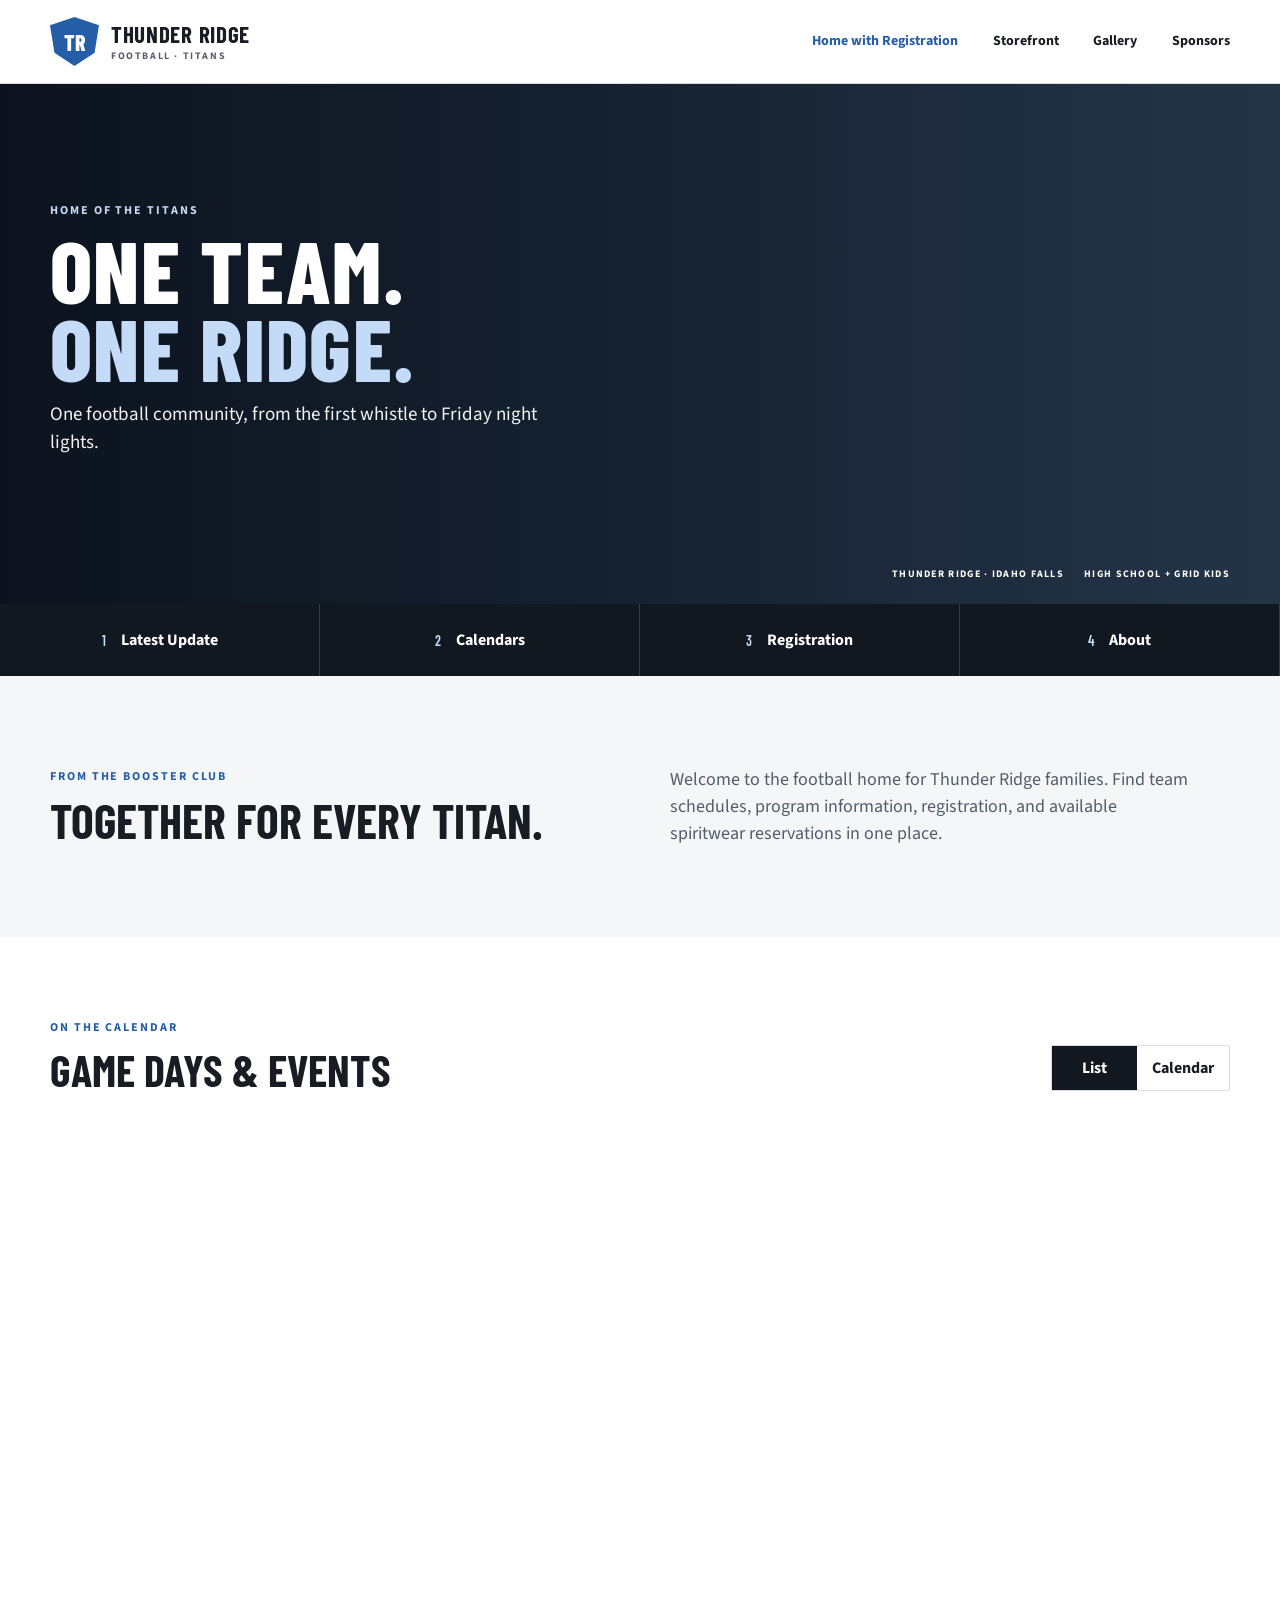
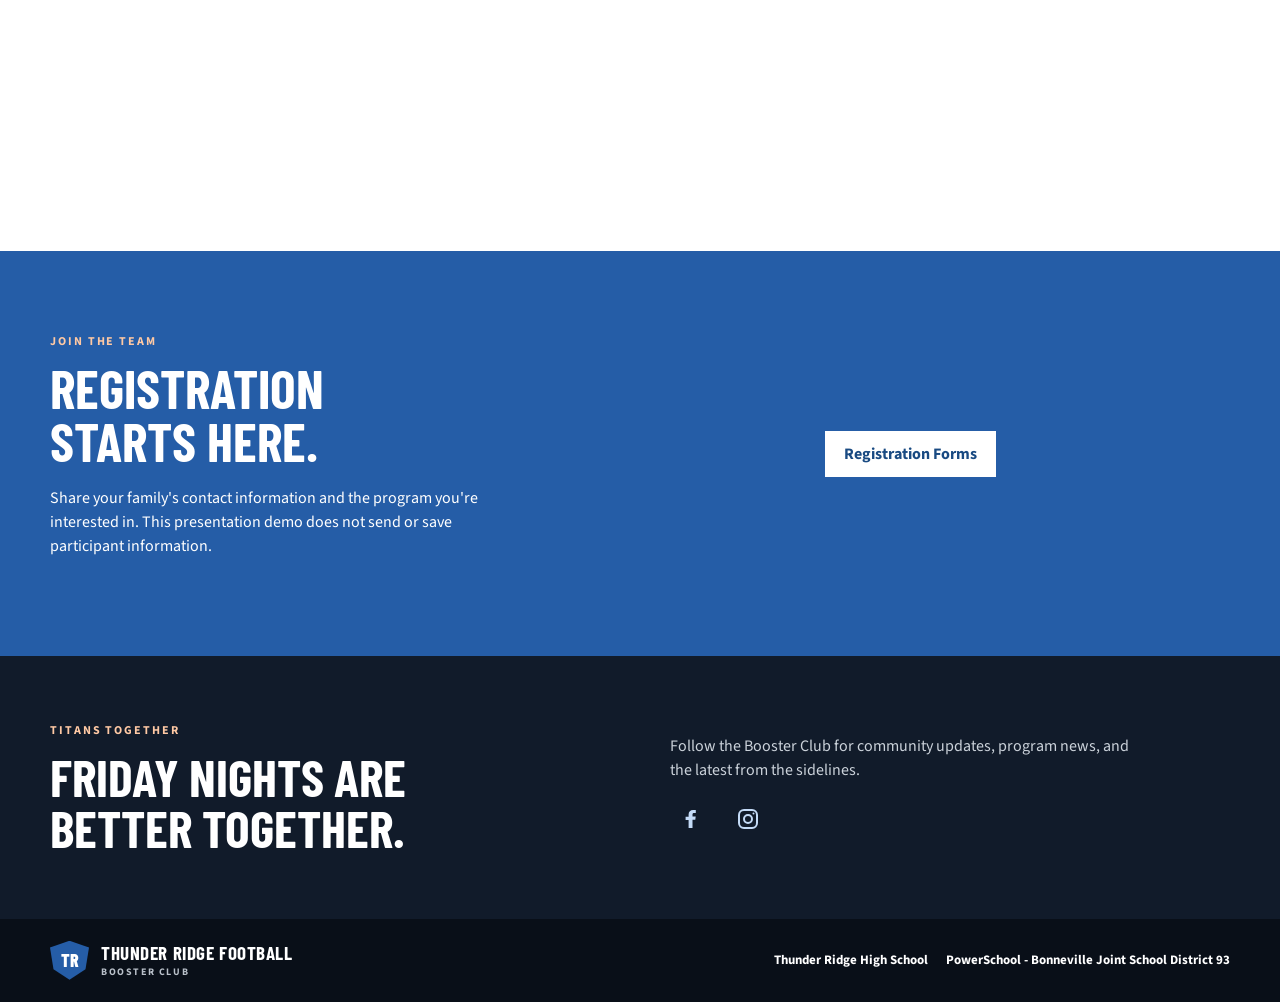
==== commit bd088e64: "Updated the width sizing of the index.html page to be dynamic to fill the page menu's width automati" ====
--- a/index.html
+++ b/index.html
@@ -22,11 +22,15 @@
     <div class="quick-strip">
       <button class="page-menu-toggle" type="button" aria-expanded="false" aria-controls="page-links">Page Menu</button>
       <nav id="page-links" class="quick-links" aria-label="Page menu">
-      <a href="#updates"><span>1</span>Latest Update</a>
-      <a href="#schedule"><span>2</span>Calendars</a>
-      <a href="#programs"><span>3</span>Teams</a>
-      <a href="#registration"><span>4</span>Registration</a>
-      <a href="#about"><span>5</span>About</a>
+        <a href="#updates"><span>1</span>Latest Update</a>
+        <a href="#schedule"><span>2</span>Calendars</a>
+        <a href="#registration"><span>3</span>Registration</a>
+        <a href="#about"><span>4</span>About</a>
+        <!-- <a href="#updates"><span>1</span>Latest Update</a>
+        <a href="#schedule"><span>2</span>Calendars</a>
+        <a href="#programs"><span>3</span>Teams</a>
+        <a href="#registration"><span>4</span>Registration</a>
+        <a href="#about"><span>5</span>About</a> -->
       </nav>
       <!-- <a href="#registration"><span>1</span>Registration</a>
       <a href="#schedule"><span>2</span>Team schedules</a>
--- a/styles.css
+++ b/styles.css
@@ -204,15 +204,16 @@
 }
 
 .quick-links {
-  display: grid;
-  grid-template-columns: repeat(5,1fr);
+  display: flex;
 }
 
 .quick-links a {
   display: flex;
+  flex: 1 1 0;
   align-items: center;
   gap: 15px;
   justify-content: center;
+  min-width: 0;
   min-height: 72px;
   border-right: 1px solid #ffffff28;
   text-decoration: none;
